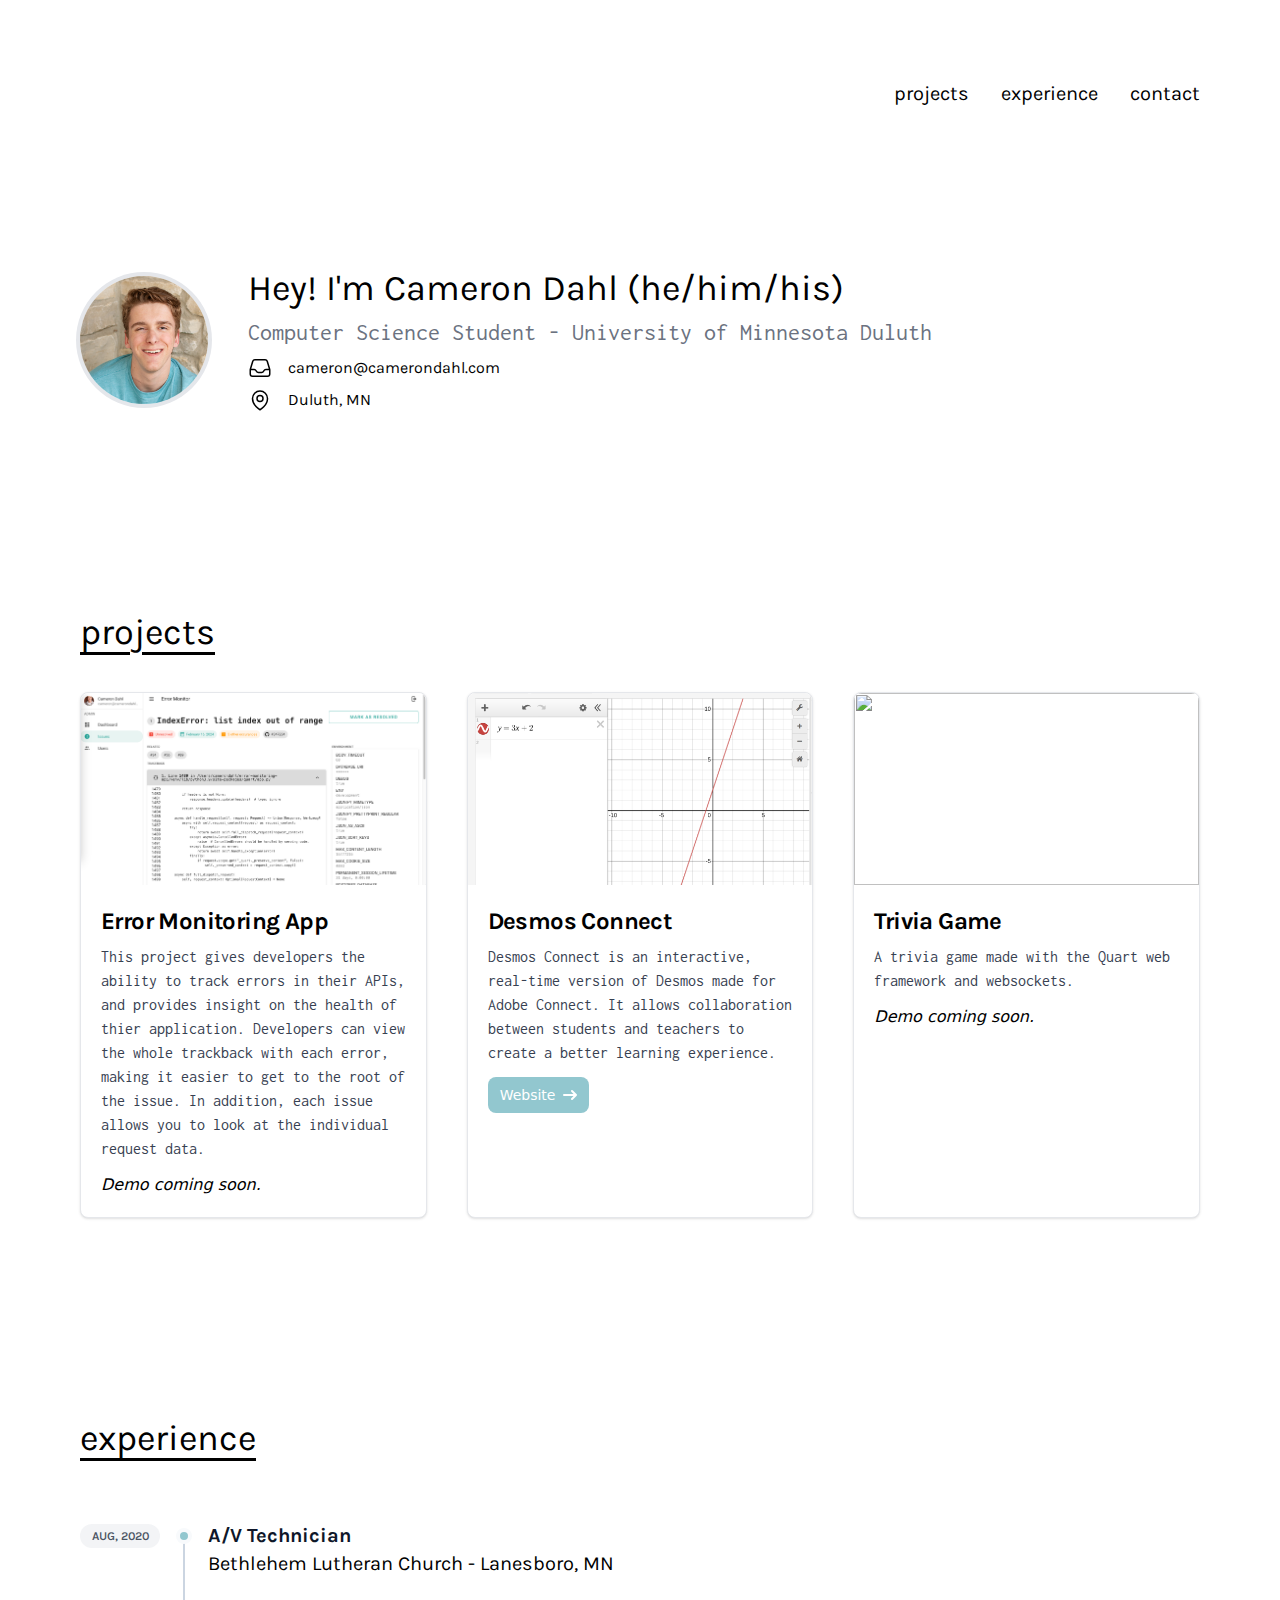
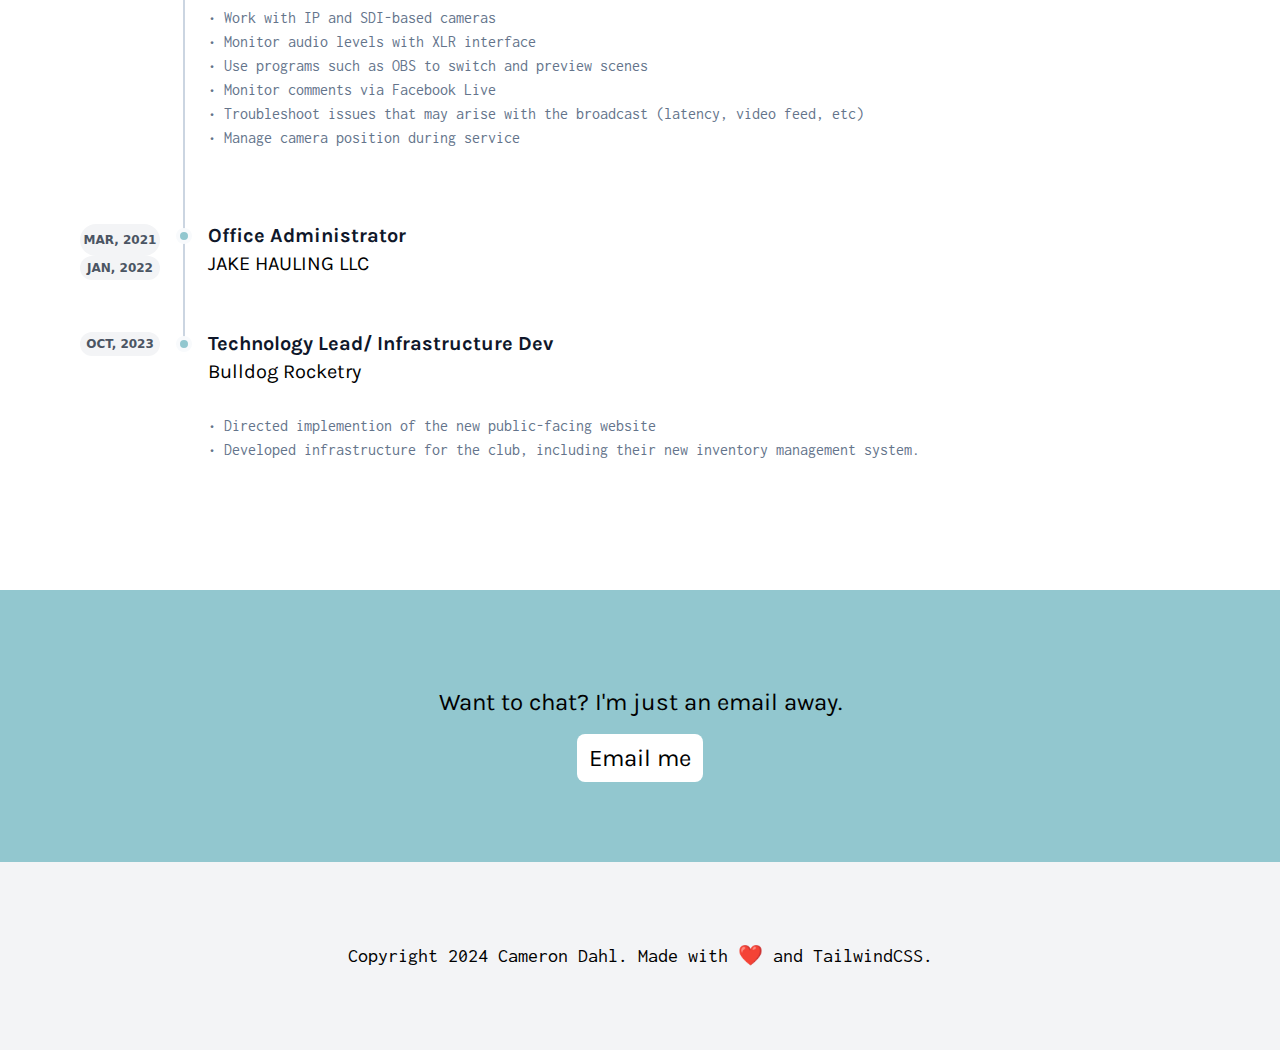
==== index.html @ 12e3b888 "change headshot image to minified version" ====
<!DOCTYPE html>
<html lang="en">
<head>
    <meta charset="UTF-8">
    <meta name="viewport" content="width=device-width, initial-scale=1.0">
    <title>Cameron Dahl</title>
    <link rel="stylesheet" href="src/output.css">
    <link rel="preconnect" href="https://fonts.googleapis.com">
<link rel="preconnect" href="https://fonts.gstatic.com" crossorigin>
<link href="https://fonts.googleapis.com/css2?family=Inconsolata:wght@200..900&family=Karla:ital,wght@0,200..800;1,200..800&display=swap" rel="stylesheet">
</head>
<body>
    <nav class="py-10 px-10 md:py-20 md:px-20 flex gap-x-8 flex-row-reverse justify-center md:justify-start">
        <a href="#contact" class="font-display text-xl">contact</a>
        <a href="#experience" class="font-display text-xl">experience</a>
        <a href="#projects" class="font-display text-xl">projects</a>
    </nav>
    <section class="py-12 px-12 md:py-20 md:px-20 flex flex-col md:flex-row gap-x-10 gap-y-6 md:gap-y-0">
        <div class="relative inline-block flex items-center justify-center">
            <img src="images/headshot-min.JPG" class="object-cover h-32 w-32 object-top ring-gray-200 ring-4 rounded-full">
        </div>
            <div class="flex flex-col gap-y-2 text-center md:text-start">
            <h1 class="font-display text-4xl ease-in duration-300">Hey! I'm Cameron Dahl (he/him/his)</h1>
            <p class="font-body text-2xl text-gray-500">Computer Science Student - University of Minnesota Duluth</p>
                <div class="flex gap-x-4 items-center justify-center md:items-start md:justify-start">
                    <svg xmlns="http://www.w3.org/2000/svg" fill="none" viewBox="0 0 24 24" stroke-width="1.5" stroke="currentColor" class="w-6 h-6">
                        <path stroke-linecap="round" stroke-linejoin="round" d="M2.25 13.5h3.86a2.25 2.25 0 0 1 2.012 1.244l.256.512a2.25 2.25 0 0 0 2.013 1.244h3.218a2.25 2.25 0 0 0 2.013-1.244l.256-.512a2.25 2.25 0 0 1 2.013-1.244h3.859m-19.5.338V18a2.25 2.25 0 0 0 2.25 2.25h15A2.25 2.25 0 0 0 21.75 18v-4.162c0-.224-.034-.447-.1-.661L19.24 5.338a2.25 2.25 0 0 0-2.15-1.588H6.911a2.25 2.25 0 0 0-2.15 1.588L2.35 13.177a2.25 2.25 0 0 0-.1.661Z" />
                      </svg>
                    <a href="mailto:cameron@camerondahl.com" class="font-display">cameron@camerondahl.com</a>                      
                </div>
                <div class="flex gap-x-4 items-center justify-center md:items-start md:justify-start">
                    <svg xmlns="http://www.w3.org/2000/svg" fill="none" viewBox="0 0 24 24" stroke-width="1.5" stroke="currentColor" class="w-6 h-6">
                        <path stroke-linecap="round" stroke-linejoin="round" d="M15 10.5a3 3 0 1 1-6 0 3 3 0 0 1 6 0Z" />
                        <path stroke-linecap="round" stroke-linejoin="round" d="M19.5 10.5c0 7.142-7.5 11.25-7.5 11.25S4.5 17.642 4.5 10.5a7.5 7.5 0 1 1 15 0Z" />
                      </svg>
                      <p class="font-display">Duluth, MN</p>                      
                </div>
        </div>

    </section>

    <section class="py-12 px-12 md:py-20 md:px-20">
        <a id="projects" href="#projects" class="font-display inline-block text-4xl underline-offset-8 underline my-10">projects</a>
        <div class="grid lg:grid-cols-3 gap-10">
            <div class="bg-white border border-gray-200 rounded-lg shadow w-full relative">
                <a href="#">
                    <img class="rounded-t-lg object-cover object-center w-full h-48" src="images/error-monitoring.png" alt="" />
                </a>
                <div class="p-5">
                    <a href="#">
                        <h5 class="mb-2 text-2xl font-bold tracking-tight font-display">Error Monitoring App</h5>
                    </a>
                    <p class="mb-3 font-normal text-gray-700 font-body">This project gives developers the ability to track errors in their APIs, and provides insight on the health of thier application. Developers can view the whole trackback with each error, making it easier to get to the root of the issue. In addition, each issue allows you to look at the individual request data.</p>
                    <p class="italic">Demo coming soon.</p>
                    <!--<a href="#" class="inline-flex items-center px-3 py-2 text-sm font-medium text-center text-white bg-blue-700 rounded-lg hover:bg-blue-100 focus:outline-none">
                        Read more
                         <svg class="rtl:rotate-180 w-3.5 h-3.5 ms-2" aria-hidden="true" xmlns="http://www.w3.org/2000/svg" fill="none" viewBox="0 0 14 10">
                            <path stroke="currentColor" stroke-linecap="round" stroke-linejoin="round" stroke-width="2" d="M1 5h12m0 0L9 1m4 4L9 9"/>
                        </svg>
                    </a>-->
                </div>
            </div>

            <div class="bg-white border border-gray-200 rounded-lg shadow w-full relative">
                <a href="#">
                    <img class="rounded-t-lg object-cover object-center w-full h-48" src="images/desmos-connect.png" alt="" />
                </a>
                <div class="p-5">
                    <a href="#">
                        <h5 class="mb-2 text-2xl font-bold tracking-tight font-display">Desmos Connect</h5>
                    </a>
                    <p class="mb-3 font-normal text-gray-700 font-body">Desmos Connect is an interactive, real-time version of Desmos made for Adobe Connect. It allows collaboration between students and teachers to create a better learning experience.</p>
                    <a href="https://www.adobe.com/products/adobeconnect/apps/desmos-connect.html" class="inline-flex items-center px-3 py-2 text-sm font-medium text-center text-white bg-primary rounded-lg focus:outline-none focus:ring-blue">
                        Website
                         <svg class="rtl:rotate-180 w-3.5 h-3.5 ms-2" aria-hidden="true" xmlns="http://www.w3.org/2000/svg" fill="none" viewBox="0 0 14 10">
                            <path stroke="currentColor" stroke-linecap="round" stroke-linejoin="round" stroke-width="2" d="M1 5h12m0 0L9 1m4 4L9 9"/>
                        </svg>
                    </a>
                </div>
            </div>

            <div class="bg-white border border-gray-200 rounded-lg shadow w-full relative">
                <a href="#">
                    <img class="rounded-t-lg object-cover object-center w-full h-48" src="https://placehold.co/600x400" alt="" />
                </a>
                <div class="p-5">
                    <a href="#">
                        <h5 class="mb-2 text-2xl font-bold tracking-tight font-display">Trivia Game</h5>
                    </a>
                    <p class="mb-3 font-normal text-gray-700 font-body">A trivia game made with the Quart web framework and websockets.</p>
                    <p class="italic">Demo coming soon.</p>
                    <!--<a href="#" class="inline-flex items-center px-3 py-2 text-sm font-medium text-center text-white bg-primary rounded-lg hover:bg-blue-800 focus:ring-4 focus:outline-none focus:ring-blue-300">
                        
                         <svg class="rtl:rotate-180 w-3.5 h-3.5 ms-2" aria-hidden="true" xmlns="http://www.w3.org/2000/svg" fill="none" viewBox="0 0 14 10">
                            <path stroke="currentColor" stroke-linecap="round" stroke-linejoin="round" stroke-width="2" d="M1 5h12m0 0L9 1m4 4L9 9"/>
                        </svg>
                    </a>-->
                </div>
            </div>
        </div>


        
    </section>

    <section class="py-12 px-12 md:py-20 md:px-20">
        <a id="experience" class="font-display text-4xl underline-offset-8 underline my-10 inline-block">experience</a>
        <div class="relative pl-8 sm:pl-32 py-6 group">
            <!-- Purple label -->
            <!-- Vertical line (::before) ~ Date ~ Title ~ Circle marker (::after) -->
            <div class="flex flex-col sm:flex-row items-start mb-1 group-last:before:hidden before:absolute before:left-2 sm:before:left-0 before:h-full before:px-px before:bg-slate-300 sm:before:ml-[6.5rem] before:self-start before:-translate-x-1/2 before:translate-y-3 after:absolute after:left-2 sm:after:left-0 after:w-2 after:h-2 after:bg-primary after:border-4 after:box-content after:border-slate-50 after:rounded-full sm:after:ml-[6.5rem] after:-translate-x-1/2 after:translate-y-1.5">
                <time class="sm:absolute left-0 translate-y-0.5 inline-flex items-center justify-center text-xs font-semibold uppercase w-20 h-6 mb-3 sm:mb-0 text-gray-600 bg-gray-100 rounded-full font-display">Aug, 2020</time>
                <div>
                <p class="text-xl font-bold text-slate-900 font-display">A/V Technician<p>
                <p class="text-xl text-gray font-display">Bethlehem Lutheran Church - Lanesboro, MN</p>
                </div>
            </div>
            <!-- Content -->
            <div class="text-slate-500 font-body whitespace-pre-wrap">
• Work with IP and SDI-based cameras
• Monitor audio levels with XLR interface
• Use programs such as OBS to switch and preview scenes
• Monitor comments via Facebook Live
• Troubleshoot issues that may arise with the broadcast (latency, video feed, etc)
• Manage camera position during service
            </div>
        </div>

        <div class="relative pl-8 sm:pl-32 py-6 group">
            <div class="flex flex-col sm:flex-row items-start mb-1 group-last:before:hidden before:absolute before:left-2 sm:before:left-0 before:h-full before:px-px before:bg-slate-300 sm:before:ml-[6.5rem] before:self-start before:-translate-x-1/2 before:translate-y-3 after:absolute after:left-2 sm:after:left-0 after:w-2 after:h-2 after:bg-primary after:border-4 after:box-content after:border-slate-50 after:rounded-full sm:after:ml-[6.5rem] after:-translate-x-1/2 after:translate-y-1.5">
                <time class="sm:absolute left-0 translate-y-0.5 inline-flex items-center justify-center text-xs font-semibold uppercase w-20 h-8 mb-3 sm:mb-0 text-gray-600 bg-gray-100 rounded-full">Mar, 2021</time>
                <time class="sm:absolute left-0 mt-8 translate-y-0.5 inline-flex items-center justify-center text-xs font-semibold uppercase w-20 h-6 mb-3 sm:mb-0 text-gray-600 bg-gray-100 rounded-full">Jan, 2022</time>
                <div>
                <p class="text-xl font-bold text-slate-900 font-display">Office Administrator<p>
                <p class="text-xl text-gray font-display">JAKE HAULING LLC</p>
                </div>
            </div>
            <!-- Content -->
            <div class="text-slate-500 font-body whitespace-pre-wrap"></div>
        </div>
        <div class="relative pl-8 sm:pl-32 py-6 group">
            <div class="flex flex-col sm:flex-row items-start mb-1 group-last:before:hidden before:absolute before:left-2 sm:before:left-0 before:h-full before:px-px before:bg-slate-300 sm:before:ml-[6.5rem] before:self-start before:-translate-x-1/2 before:translate-y-3 after:absolute after:left-2 sm:after:left-0 after:w-2 after:h-2 after:bg-primary after:border-4 after:box-content after:border-slate-50 after:rounded-full sm:after:ml-[6.5rem] after:-translate-x-1/2 after:translate-y-1.5">
                <time class="sm:absolute left-0 translate-y-0.5 inline-flex items-center justify-center text-xs font-semibold uppercase w-20 h-6 mb-3 sm:mb-0 text-gray-600 bg-gray-100 rounded-full">Oct, 2023</time>
                <div>
                <p class="text-xl font-bold text-slate-900 font-display">Technology Lead/ Infrastructure Dev<p>
                <p class="text-xl text-gray font-display">Bulldog Rocketry</p>
                </div>
            </div>
            <!-- Content -->
            <div class="text-slate-500 font-body whitespace-pre-wrap">
• Directed implemention of the new public-facing website
• Developed infrastructure for the club, including their new inventory management system.
            </div>
        </div>
    </section>

    <section class="py-12 px-12 md:py-20 md:px-20 bg-primary text-center" id="contact">
        <h1 class="text-black text-2xl font-display my-4">Want to chat? I'm just an email away.</h1>
        <a href="mailto:cameron@camerondahl.com" class="inline-block px-3 py-2 text-2xl  font-display text-center bg-white rounded-lg hover:bg-gray-200 focus:ring-4 focus:outline-none focus-gray-400">Email me</a>
    </section>
    

    <footer class="py-12 px-12 md:py-20 md:px-20 text-center bg-gray-100">
        <h3 class="text-xl font-body">Copyright 2024 Cameron Dahl. Made with ❤️ and TailwindCSS.</h3>
        
    </footer>
</body>
</html>
---- src/output.css ----
/*! tailwindcss v3.4.1 | MIT License | https://tailwindcss.com*/*,:after,:before{box-sizing:border-box;border:0 solid #e5e7eb}:after,:before{--tw-content:""}:host,html{line-height:1.5;-webkit-text-size-adjust:100%;-moz-tab-size:4;-o-tab-size:4;tab-size:4;font-family:ui-sans-serif,system-ui,sans-serif,Apple Color Emoji,Segoe UI Emoji,Segoe UI Symbol,Noto Color Emoji;font-feature-settings:normal;font-variation-settings:normal;-webkit-tap-highlight-color:transparent}body{margin:0;line-height:inherit}hr{height:0;color:inherit;border-top-width:1px}abbr:where([title]){-webkit-text-decoration:underline dotted;text-decoration:underline dotted}h1,h2,h3,h4,h5,h6{font-size:inherit;font-weight:inherit}a{color:inherit;text-decoration:inherit}b,strong{font-weight:bolder}code,kbd,pre,samp{font-family:ui-monospace,SFMono-Regular,Menlo,Monaco,Consolas,Liberation Mono,Courier New,monospace;font-feature-settings:normal;font-variation-settings:normal;font-size:1em}small{font-size:80%}sub,sup{font-size:75%;line-height:0;position:relative;vertical-align:initial}sub{bottom:-.25em}sup{top:-.5em}table{text-indent:0;border-color:inherit;border-collapse:collapse}button,input,optgroup,select,textarea{font-family:inherit;font-feature-settings:inherit;font-variation-settings:inherit;font-size:100%;font-weight:inherit;line-height:inherit;color:inherit;margin:0;padding:0}button,select{text-transform:none}[type=button],[type=reset],[type=submit],button{-webkit-appearance:button;background-color:initial;background-image:none}:-moz-focusring{outline:auto}:-moz-ui-invalid{box-shadow:none}progress{vertical-align:initial}::-webkit-inner-spin-button,::-webkit-outer-spin-button{height:auto}[type=search]{-webkit-appearance:textfield;outline-offset:-2px}::-webkit-search-decoration{-webkit-appearance:none}::-webkit-file-upload-button{-webkit-appearance:button;font:inherit}summary{display:list-item}blockquote,dd,dl,figure,h1,h2,h3,h4,h5,h6,hr,p,pre{margin:0}fieldset{margin:0}fieldset,legend{padding:0}menu,ol,ul{list-style:none;margin:0;padding:0}dialog{padding:0}textarea{resize:vertical}input::-moz-placeholder,textarea::-moz-placeholder{opacity:1;color:#9ca3af}input::placeholder,textarea::placeholder{opacity:1;color:#9ca3af}[role=button],button{cursor:pointer}:disabled{cursor:default}audio,canvas,embed,iframe,img,object,svg,video{display:block;vertical-align:middle}img,video{max-width:100%;height:auto}[hidden]{display:none}*,::backdrop,:after,:before{--tw-border-spacing-x:0;--tw-border-spacing-y:0;--tw-translate-x:0;--tw-translate-y:0;--tw-rotate:0;--tw-skew-x:0;--tw-skew-y:0;--tw-scale-x:1;--tw-scale-y:1;--tw-pan-x: ;--tw-pan-y: ;--tw-pinch-zoom: ;--tw-scroll-snap-strictness:proximity;--tw-gradient-from-position: ;--tw-gradient-via-position: ;--tw-gradient-to-position: ;--tw-ordinal: ;--tw-slashed-zero: ;--tw-numeric-figure: ;--tw-numeric-spacing: ;--tw-numeric-fraction: ;--tw-ring-inset: ;--tw-ring-offset-width:0px;--tw-ring-offset-color:#fff;--tw-ring-color:#3b82f680;--tw-ring-offset-shadow:0 0 #0000;--tw-ring-shadow:0 0 #0000;--tw-shadow:0 0 #0000;--tw-shadow-colored:0 0 #0000;--tw-blur: ;--tw-brightness: ;--tw-contrast: ;--tw-grayscale: ;--tw-hue-rotate: ;--tw-invert: ;--tw-saturate: ;--tw-sepia: ;--tw-drop-shadow: ;--tw-backdrop-blur: ;--tw-backdrop-brightness: ;--tw-backdrop-contrast: ;--tw-backdrop-grayscale: ;--tw-backdrop-hue-rotate: ;--tw-backdrop-invert: ;--tw-backdrop-opacity: ;--tw-backdrop-saturate: ;--tw-backdrop-sepia: }.relative{position:relative}.left-0{left:0}.my-10{margin-top:2.5rem;margin-bottom:2.5rem}.my-4{margin-top:1rem;margin-bottom:1rem}.mb-1{margin-bottom:.25rem}.mb-2{margin-bottom:.5rem}.mb-3{margin-bottom:.75rem}.ms-2{margin-inline-start:.5rem}.mt-8{margin-top:2rem}.inline-block{display:inline-block}.flex{display:flex}.inline-flex{display:inline-flex}.grid{display:grid}.h-3{height:.75rem}.h-3\.5{height:.875rem}.h-32{height:8rem}.h-48{height:12rem}.h-6{height:1.5rem}.h-8{height:2rem}.w-20{width:5rem}.w-3{width:.75rem}.w-3\.5{width:.875rem}.w-32{width:8rem}.w-6{width:1.5rem}.w-full{width:100%}.translate-y-0{--tw-translate-y:0px}.translate-y-0,.translate-y-0\.5{transform:translate(var(--tw-translate-x),var(--tw-translate-y)) rotate(var(--tw-rotate)) skewX(var(--tw-skew-x)) skewY(var(--tw-skew-y)) scaleX(var(--tw-scale-x)) scaleY(var(--tw-scale-y))}.translate-y-0\.5{--tw-translate-y:0.125rem}.flex-row-reverse{flex-direction:row-reverse}.flex-col{flex-direction:column}.items-start{align-items:flex-start}.items-center{align-items:center}.justify-center{justify-content:center}.gap-10{gap:2.5rem}.gap-x-10{-moz-column-gap:2.5rem;column-gap:2.5rem}.gap-x-4{-moz-column-gap:1rem;column-gap:1rem}.gap-x-8{-moz-column-gap:2rem;column-gap:2rem}.gap-y-2{row-gap:.5rem}.gap-y-6{row-gap:1.5rem}.whitespace-pre-wrap{white-space:pre-wrap}.rounded-full{border-radius:9999px}.rounded-lg{border-radius:.5rem}.rounded-t-lg{border-top-left-radius:.5rem;border-top-right-radius:.5rem}.border{border-width:1px}.border-gray-200{--tw-border-opacity:1;border-color:rgb(229 231 235/var(--tw-border-opacity))}.bg-blue-700{--tw-bg-opacity:1;background-color:rgb(29 78 216/var(--tw-bg-opacity))}.bg-gray-100{--tw-bg-opacity:1;background-color:rgb(243 244 246/var(--tw-bg-opacity))}.bg-primary{--tw-bg-opacity:1;background-color:rgb(146 199 207/var(--tw-bg-opacity))}.bg-white{--tw-bg-opacity:1;background-color:rgb(255 255 255/var(--tw-bg-opacity))}.object-cover{-o-object-fit:cover;object-fit:cover}.object-center{-o-object-position:center;object-position:center}.object-top{-o-object-position:top;object-position:top}.p-5{padding:1.25rem}.px-10{padding-left:2.5rem;padding-right:2.5rem}.px-12{padding-left:3rem;padding-right:3rem}.px-3{padding-left:.75rem;padding-right:.75rem}.py-10{padding-top:2.5rem;padding-bottom:2.5rem}.py-12{padding-top:3rem;padding-bottom:3rem}.py-2{padding-top:.5rem;padding-bottom:.5rem}.py-6{padding-top:1.5rem;padding-bottom:1.5rem}.pl-8{padding-left:2rem}.text-center{text-align:center}.font-body{font-family:Inconsolata}.font-display{font-family:Karla}.text-2xl{font-size:1.5rem;line-height:2rem}.text-4xl{font-size:2.25rem;line-height:2.5rem}.text-sm{font-size:.875rem;line-height:1.25rem}.text-xl{font-size:1.25rem;line-height:1.75rem}.text-xs{font-size:.75rem;line-height:1rem}.font-bold{font-weight:700}.font-medium{font-weight:500}.font-normal{font-weight:400}.font-semibold{font-weight:600}.uppercase{text-transform:uppercase}.italic{font-style:italic}.tracking-tight{letter-spacing:-.025em}.text-black{--tw-text-opacity:1;color:rgb(0 0 0/var(--tw-text-opacity))}.text-gray-500{--tw-text-opacity:1;color:rgb(107 114 128/var(--tw-text-opacity))}.text-gray-600{--tw-text-opacity:1;color:rgb(75 85 99/var(--tw-text-opacity))}.text-gray-700{--tw-text-opacity:1;color:rgb(55 65 81/var(--tw-text-opacity))}.text-slate-500{--tw-text-opacity:1;color:rgb(100 116 139/var(--tw-text-opacity))}.text-slate-900{--tw-text-opacity:1;color:rgb(15 23 42/var(--tw-text-opacity))}.text-white{--tw-text-opacity:1;color:rgb(255 255 255/var(--tw-text-opacity))}.underline{text-decoration-line:underline}.underline-offset-8{text-underline-offset:8px}.shadow{--tw-shadow:0 1px 3px 0 #0000001a,0 1px 2px -1px #0000001a;--tw-shadow-colored:0 1px 3px 0 var(--tw-shadow-color),0 1px 2px -1px var(--tw-shadow-color);box-shadow:var(--tw-ring-offset-shadow,0 0 #0000),var(--tw-ring-shadow,0 0 #0000),var(--tw-shadow)}.ring-4{--tw-ring-offset-shadow:var(--tw-ring-inset) 0 0 0 var(--tw-ring-offset-width) var(--tw-ring-offset-color);--tw-ring-shadow:var(--tw-ring-inset) 0 0 0 calc(4px + var(--tw-ring-offset-width)) var(--tw-ring-color);box-shadow:var(--tw-ring-offset-shadow),var(--tw-ring-shadow),var(--tw-shadow,0 0 #0000)}.ring-gray-200{--tw-ring-opacity:1;--tw-ring-color:rgb(229 231 235/var(--tw-ring-opacity))}.duration-300{transition-duration:.3s}.ease-in{transition-timing-function:cubic-bezier(.4,0,1,1)}.before\:absolute:before{content:var(--tw-content);position:absolute}.before\:left-2:before{content:var(--tw-content);left:.5rem}.before\:h-full:before{content:var(--tw-content);height:100%}.before\:-translate-x-1\/2:before{--tw-translate-x:-50%}.before\:-translate-x-1\/2:before,.before\:translate-y-3:before{content:var(--tw-content);transform:translate(var(--tw-translate-x),var(--tw-translate-y)) rotate(var(--tw-rotate)) skewX(var(--tw-skew-x)) skewY(var(--tw-skew-y)) scaleX(var(--tw-scale-x)) scaleY(var(--tw-scale-y))}.before\:translate-y-3:before{--tw-translate-y:0.75rem}.before\:self-start:before{content:var(--tw-content);align-self:flex-start}.before\:bg-slate-300:before{content:var(--tw-content);--tw-bg-opacity:1;background-color:rgb(203 213 225/var(--tw-bg-opacity))}.before\:px-px:before{content:var(--tw-content);padding-left:1px;padding-right:1px}.after\:absolute:after{content:var(--tw-content);position:absolute}.after\:left-2:after{content:var(--tw-content);left:.5rem}.after\:box-content:after{content:var(--tw-content);box-sizing:initial}.after\:h-2:after{content:var(--tw-content);height:.5rem}.after\:w-2:after{content:var(--tw-content);width:.5rem}.after\:-translate-x-1\/2:after{--tw-translate-x:-50%}.after\:-translate-x-1\/2:after,.after\:translate-y-1:after{content:var(--tw-content);transform:translate(var(--tw-translate-x),var(--tw-translate-y)) rotate(var(--tw-rotate)) skewX(var(--tw-skew-x)) skewY(var(--tw-skew-y)) scaleX(var(--tw-scale-x)) scaleY(var(--tw-scale-y))}.after\:translate-y-1:after{--tw-translate-y:0.25rem}.after\:translate-y-1\.5:after{content:var(--tw-content);--tw-translate-y:0.375rem;transform:translate(var(--tw-translate-x),var(--tw-translate-y)) rotate(var(--tw-rotate)) skewX(var(--tw-skew-x)) skewY(var(--tw-skew-y)) scaleX(var(--tw-scale-x)) scaleY(var(--tw-scale-y))}.after\:rounded-full:after{content:var(--tw-content);border-radius:9999px}.after\:border-4:after{content:var(--tw-content);border-width:4px}.after\:border-slate-50:after{content:var(--tw-content);--tw-border-opacity:1;border-color:rgb(248 250 252/var(--tw-border-opacity))}.after\:bg-primary:after{content:var(--tw-content);--tw-bg-opacity:1;background-color:rgb(146 199 207/var(--tw-bg-opacity))}.hover\:bg-blue-100:hover{--tw-bg-opacity:1;background-color:rgb(219 234 254/var(--tw-bg-opacity))}.hover\:bg-blue-800:hover{--tw-bg-opacity:1;background-color:rgb(30 64 175/var(--tw-bg-opacity))}.hover\:bg-gray-200:hover{--tw-bg-opacity:1;background-color:rgb(229 231 235/var(--tw-bg-opacity))}.focus\:outline-none:focus{outline:2px solid #0000;outline-offset:2px}.focus\:ring-4:focus{--tw-ring-offset-shadow:var(--tw-ring-inset) 0 0 0 var(--tw-ring-offset-width) var(--tw-ring-offset-color);--tw-ring-shadow:var(--tw-ring-inset) 0 0 0 calc(4px + var(--tw-ring-offset-width)) var(--tw-ring-color);box-shadow:var(--tw-ring-offset-shadow),var(--tw-ring-shadow),var(--tw-shadow,0 0 #0000)}.focus\:ring-blue-300:focus{--tw-ring-opacity:1;--tw-ring-color:rgb(147 197 253/var(--tw-ring-opacity))}.group:last-child .group-last\:before\:hidden:before{content:var(--tw-content);display:none}@media (min-width:640px){.sm\:absolute{position:absolute}.sm\:mb-0{margin-bottom:0}.sm\:flex-row{flex-direction:row}.sm\:pl-32{padding-left:8rem}.sm\:before\:left-0:before{content:var(--tw-content);left:0}.sm\:before\:ml-\[6\.5rem\]:before{content:var(--tw-content);margin-left:6.5rem}.sm\:after\:left-0:after{content:var(--tw-content);left:0}.sm\:after\:ml-\[6\.5rem\]:after{content:var(--tw-content);margin-left:6.5rem}}@media (min-width:768px){.md\:flex-row{flex-direction:row}.md\:items-start{align-items:flex-start}.md\:justify-start{justify-content:flex-start}.md\:gap-y-0{row-gap:0}.md\:px-20{padding-left:5rem;padding-right:5rem}.md\:py-20{padding-top:5rem;padding-bottom:5rem}.md\:text-start{text-align:start}}@media (min-width:1024px){.lg\:grid-cols-3{grid-template-columns:repeat(3,minmax(0,1fr))}}.rtl\:rotate-180:where([dir=rtl],[dir=rtl] *){--tw-rotate:180deg;transform:translate(var(--tw-translate-x),var(--tw-translate-y)) rotate(var(--tw-rotate)) skewX(var(--tw-skew-x)) skewY(var(--tw-skew-y)) scaleX(var(--tw-scale-x)) scaleY(var(--tw-scale-y))}
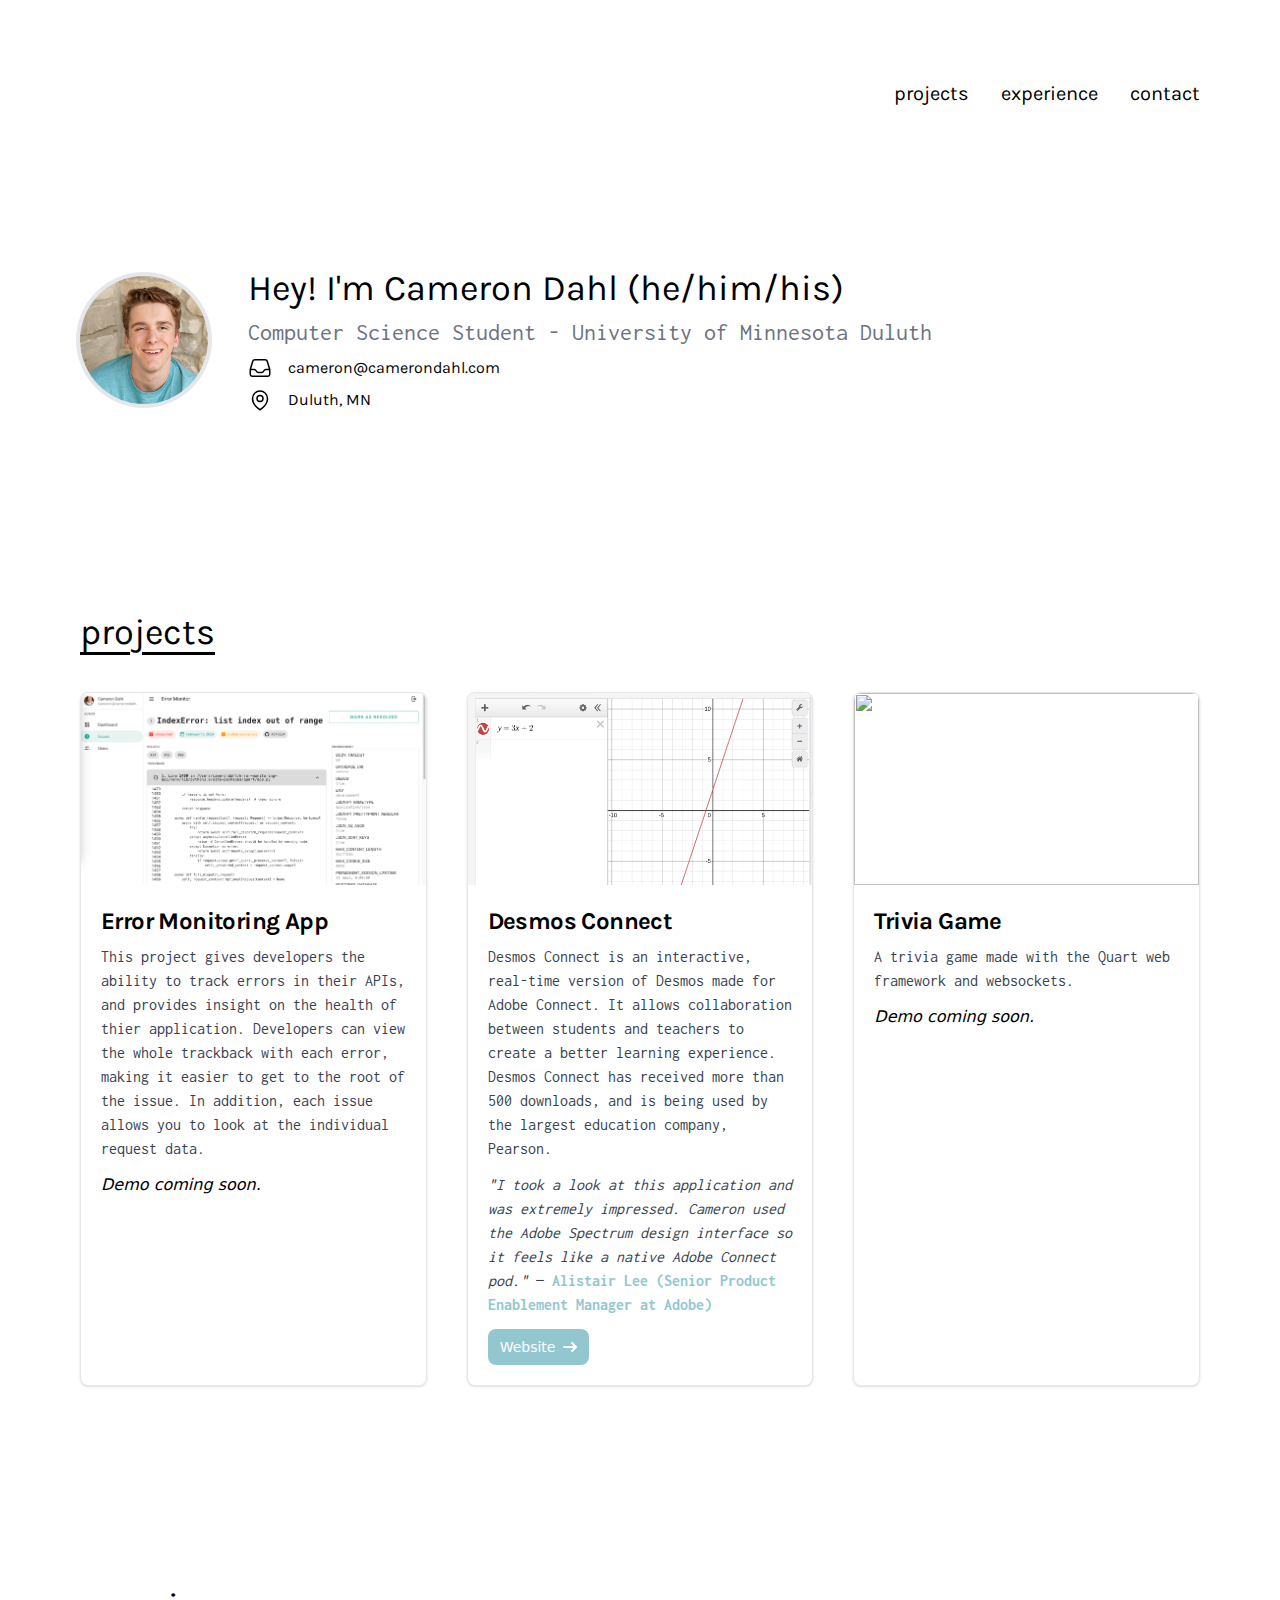
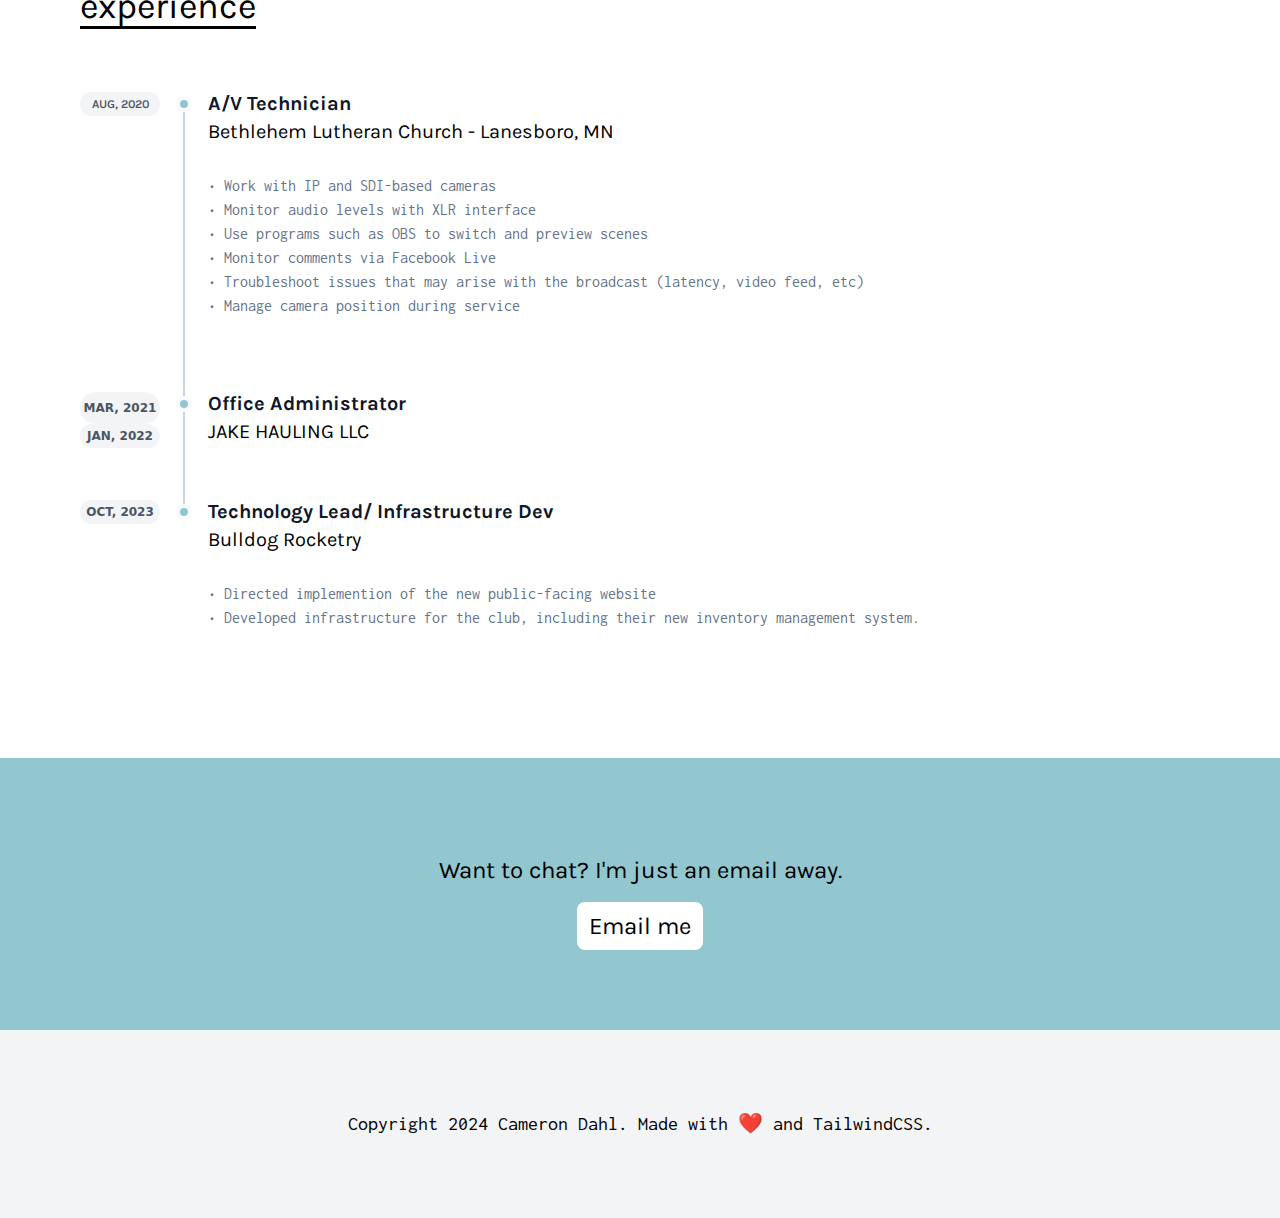
==== commit a84b5c0f: "Add quote by Alistair and provide stats for Desmos Connect." ====
--- a/index.html
+++ b/index.html
@@ -1,5 +1,5 @@
 <!DOCTYPE html>
-<html lang="en">
+<html lang="en" class="scroll-smooth">
 <head>
     <meta charset="UTF-8">
     <meta name="viewport" content="width=device-width, initial-scale=1.0">
@@ -20,7 +20,7 @@
             <img src="images/headshot-min.JPG" class="object-cover h-32 w-32 object-top ring-gray-200 ring-4 rounded-full">
         </div>
             <div class="flex flex-col gap-y-2 text-center md:text-start">
-            <h1 class="font-display text-4xl ease-in duration-300">Hey! I'm Cameron Dahl (he/him/his)</h1>
+            <h1 class="font-display text-4xl">Hey! I'm Cameron Dahl (he/him/his)</h1>
             <p class="font-body text-2xl text-gray-500">Computer Science Student - University of Minnesota Duluth</p>
                 <div class="flex gap-x-4 items-center justify-center md:items-start md:justify-start">
                     <svg xmlns="http://www.w3.org/2000/svg" fill="none" viewBox="0 0 24 24" stroke-width="1.5" stroke="currentColor" class="w-6 h-6">
@@ -69,7 +69,8 @@
                     <a href="#">
                         <h5 class="mb-2 text-2xl font-bold tracking-tight font-display">Desmos Connect</h5>
                     </a>
-                    <p class="mb-3 font-normal text-gray-700 font-body">Desmos Connect is an interactive, real-time version of Desmos made for Adobe Connect. It allows collaboration between students and teachers to create a better learning experience.</p>
+                    <p class="mb-3 font-normal text-gray-700 font-body">Desmos Connect is an interactive, real-time version of Desmos made for Adobe Connect. It allows collaboration between students and teachers to create a better learning experience. Desmos Connect has received more than 500 downloads, and is being used by the largest education company, Pearson.</p>
+                    <p class="mb-3 font-normal text-gray-700 font-body"><i>"I took a look at this application and was extremely impressed. Cameron used the Adobe Spectrum design interface so it feels like a native Adobe Connect pod."</i> — <strong><a class="text-primary" href="https://www.connectusers.com/forums/viewtopic.php?id=26095">Alistair Lee (Senior Product Enablement Manager at Adobe)</a></strong></p>
                     <a href="https://www.adobe.com/products/adobeconnect/apps/desmos-connect.html" class="inline-flex items-center px-3 py-2 text-sm font-medium text-center text-white bg-primary rounded-lg focus:outline-none focus:ring-blue">
                         Website
                          <svg class="rtl:rotate-180 w-3.5 h-3.5 ms-2" aria-hidden="true" xmlns="http://www.w3.org/2000/svg" fill="none" viewBox="0 0 14 10">
--- a/src/output.css
+++ b/src/output.css
@@ -1 +1 @@
-/*! tailwindcss v3.4.1 | MIT License | https://tailwindcss.com*/*,:after,:before{box-sizing:border-box;border:0 solid #e5e7eb}:after,:before{--tw-content:""}:host,html{line-height:1.5;-webkit-text-size-adjust:100%;-moz-tab-size:4;-o-tab-size:4;tab-size:4;font-family:ui-sans-serif,system-ui,sans-serif,Apple Color Emoji,Segoe UI Emoji,Segoe UI Symbol,Noto Color Emoji;font-feature-settings:normal;font-variation-settings:normal;-webkit-tap-highlight-color:transparent}body{margin:0;line-height:inherit}hr{height:0;color:inherit;border-top-width:1px}abbr:where([title]){-webkit-text-decoration:underline dotted;text-decoration:underline dotted}h1,h2,h3,h4,h5,h6{font-size:inherit;font-weight:inherit}a{color:inherit;text-decoration:inherit}b,strong{font-weight:bolder}code,kbd,pre,samp{font-family:ui-monospace,SFMono-Regular,Menlo,Monaco,Consolas,Liberation Mono,Courier New,monospace;font-feature-settings:normal;font-variation-settings:normal;font-size:1em}small{font-size:80%}sub,sup{font-size:75%;line-height:0;position:relative;vertical-align:initial}sub{bottom:-.25em}sup{top:-.5em}table{text-indent:0;border-color:inherit;border-collapse:collapse}button,input,optgroup,select,textarea{font-family:inherit;font-feature-settings:inherit;font-variation-settings:inherit;font-size:100%;font-weight:inherit;line-height:inherit;color:inherit;margin:0;padding:0}button,select{text-transform:none}[type=button],[type=reset],[type=submit],button{-webkit-appearance:button;background-color:initial;background-image:none}:-moz-focusring{outline:auto}:-moz-ui-invalid{box-shadow:none}progress{vertical-align:initial}::-webkit-inner-spin-button,::-webkit-outer-spin-button{height:auto}[type=search]{-webkit-appearance:textfield;outline-offset:-2px}::-webkit-search-decoration{-webkit-appearance:none}::-webkit-file-upload-button{-webkit-appearance:button;font:inherit}summary{display:list-item}blockquote,dd,dl,figure,h1,h2,h3,h4,h5,h6,hr,p,pre{margin:0}fieldset{margin:0}fieldset,legend{padding:0}menu,ol,ul{list-style:none;margin:0;padding:0}dialog{padding:0}textarea{resize:vertical}input::-moz-placeholder,textarea::-moz-placeholder{opacity:1;color:#9ca3af}input::placeholder,textarea::placeholder{opacity:1;color:#9ca3af}[role=button],button{cursor:pointer}:disabled{cursor:default}audio,canvas,embed,iframe,img,object,svg,video{display:block;vertical-align:middle}img,video{max-width:100%;height:auto}[hidden]{display:none}*,::backdrop,:after,:before{--tw-border-spacing-x:0;--tw-border-spacing-y:0;--tw-translate-x:0;--tw-translate-y:0;--tw-rotate:0;--tw-skew-x:0;--tw-skew-y:0;--tw-scale-x:1;--tw-scale-y:1;--tw-pan-x: ;--tw-pan-y: ;--tw-pinch-zoom: ;--tw-scroll-snap-strictness:proximity;--tw-gradient-from-position: ;--tw-gradient-via-position: ;--tw-gradient-to-position: ;--tw-ordinal: ;--tw-slashed-zero: ;--tw-numeric-figure: ;--tw-numeric-spacing: ;--tw-numeric-fraction: ;--tw-ring-inset: ;--tw-ring-offset-width:0px;--tw-ring-offset-color:#fff;--tw-ring-color:#3b82f680;--tw-ring-offset-shadow:0 0 #0000;--tw-ring-shadow:0 0 #0000;--tw-shadow:0 0 #0000;--tw-shadow-colored:0 0 #0000;--tw-blur: ;--tw-brightness: ;--tw-contrast: ;--tw-grayscale: ;--tw-hue-rotate: ;--tw-invert: ;--tw-saturate: ;--tw-sepia: ;--tw-drop-shadow: ;--tw-backdrop-blur: ;--tw-backdrop-brightness: ;--tw-backdrop-contrast: ;--tw-backdrop-grayscale: ;--tw-backdrop-hue-rotate: ;--tw-backdrop-invert: ;--tw-backdrop-opacity: ;--tw-backdrop-saturate: ;--tw-backdrop-sepia: }.relative{position:relative}.left-0{left:0}.my-10{margin-top:2.5rem;margin-bottom:2.5rem}.my-4{margin-top:1rem;margin-bottom:1rem}.mb-1{margin-bottom:.25rem}.mb-2{margin-bottom:.5rem}.mb-3{margin-bottom:.75rem}.ms-2{margin-inline-start:.5rem}.mt-8{margin-top:2rem}.inline-block{display:inline-block}.flex{display:flex}.inline-flex{display:inline-flex}.grid{display:grid}.h-3{height:.75rem}.h-3\.5{height:.875rem}.h-32{height:8rem}.h-48{height:12rem}.h-6{height:1.5rem}.h-8{height:2rem}.w-20{width:5rem}.w-3{width:.75rem}.w-3\.5{width:.875rem}.w-32{width:8rem}.w-6{width:1.5rem}.w-full{width:100%}.translate-y-0{--tw-translate-y:0px}.translate-y-0,.translate-y-0\.5{transform:translate(var(--tw-translate-x),var(--tw-translate-y)) rotate(var(--tw-rotate)) skewX(var(--tw-skew-x)) skewY(var(--tw-skew-y)) scaleX(var(--tw-scale-x)) scaleY(var(--tw-scale-y))}.translate-y-0\.5{--tw-translate-y:0.125rem}.flex-row-reverse{flex-direction:row-reverse}.flex-col{flex-direction:column}.items-start{align-items:flex-start}.items-center{align-items:center}.justify-center{justify-content:center}.gap-10{gap:2.5rem}.gap-x-10{-moz-column-gap:2.5rem;column-gap:2.5rem}.gap-x-4{-moz-column-gap:1rem;column-gap:1rem}.gap-x-8{-moz-column-gap:2rem;column-gap:2rem}.gap-y-2{row-gap:.5rem}.gap-y-6{row-gap:1.5rem}.whitespace-pre-wrap{white-space:pre-wrap}.rounded-full{border-radius:9999px}.rounded-lg{border-radius:.5rem}.rounded-t-lg{border-top-left-radius:.5rem;border-top-right-radius:.5rem}.border{border-width:1px}.border-gray-200{--tw-border-opacity:1;border-color:rgb(229 231 235/var(--tw-border-opacity))}.bg-blue-700{--tw-bg-opacity:1;background-color:rgb(29 78 216/var(--tw-bg-opacity))}.bg-gray-100{--tw-bg-opacity:1;background-color:rgb(243 244 246/var(--tw-bg-opacity))}.bg-primary{--tw-bg-opacity:1;background-color:rgb(146 199 207/var(--tw-bg-opacity))}.bg-white{--tw-bg-opacity:1;background-color:rgb(255 255 255/var(--tw-bg-opacity))}.object-cover{-o-object-fit:cover;object-fit:cover}.object-center{-o-object-position:center;object-position:center}.object-top{-o-object-position:top;object-position:top}.p-5{padding:1.25rem}.px-10{padding-left:2.5rem;padding-right:2.5rem}.px-12{padding-left:3rem;padding-right:3rem}.px-3{padding-left:.75rem;padding-right:.75rem}.py-10{padding-top:2.5rem;padding-bottom:2.5rem}.py-12{padding-top:3rem;padding-bottom:3rem}.py-2{padding-top:.5rem;padding-bottom:.5rem}.py-6{padding-top:1.5rem;padding-bottom:1.5rem}.pl-8{padding-left:2rem}.text-center{text-align:center}.font-body{font-family:Inconsolata}.font-display{font-family:Karla}.text-2xl{font-size:1.5rem;line-height:2rem}.text-4xl{font-size:2.25rem;line-height:2.5rem}.text-sm{font-size:.875rem;line-height:1.25rem}.text-xl{font-size:1.25rem;line-height:1.75rem}.text-xs{font-size:.75rem;line-height:1rem}.font-bold{font-weight:700}.font-medium{font-weight:500}.font-normal{font-weight:400}.font-semibold{font-weight:600}.uppercase{text-transform:uppercase}.italic{font-style:italic}.tracking-tight{letter-spacing:-.025em}.text-black{--tw-text-opacity:1;color:rgb(0 0 0/var(--tw-text-opacity))}.text-gray-500{--tw-text-opacity:1;color:rgb(107 114 128/var(--tw-text-opacity))}.text-gray-600{--tw-text-opacity:1;color:rgb(75 85 99/var(--tw-text-opacity))}.text-gray-700{--tw-text-opacity:1;color:rgb(55 65 81/var(--tw-text-opacity))}.text-slate-500{--tw-text-opacity:1;color:rgb(100 116 139/var(--tw-text-opacity))}.text-slate-900{--tw-text-opacity:1;color:rgb(15 23 42/var(--tw-text-opacity))}.text-white{--tw-text-opacity:1;color:rgb(255 255 255/var(--tw-text-opacity))}.underline{text-decoration-line:underline}.underline-offset-8{text-underline-offset:8px}.shadow{--tw-shadow:0 1px 3px 0 #0000001a,0 1px 2px -1px #0000001a;--tw-shadow-colored:0 1px 3px 0 var(--tw-shadow-color),0 1px 2px -1px var(--tw-shadow-color);box-shadow:var(--tw-ring-offset-shadow,0 0 #0000),var(--tw-ring-shadow,0 0 #0000),var(--tw-shadow)}.ring-4{--tw-ring-offset-shadow:var(--tw-ring-inset) 0 0 0 var(--tw-ring-offset-width) var(--tw-ring-offset-color);--tw-ring-shadow:var(--tw-ring-inset) 0 0 0 calc(4px + var(--tw-ring-offset-width)) var(--tw-ring-color);box-shadow:var(--tw-ring-offset-shadow),var(--tw-ring-shadow),var(--tw-shadow,0 0 #0000)}.ring-gray-200{--tw-ring-opacity:1;--tw-ring-color:rgb(229 231 235/var(--tw-ring-opacity))}.duration-300{transition-duration:.3s}.ease-in{transition-timing-function:cubic-bezier(.4,0,1,1)}.before\:absolute:before{content:var(--tw-content);position:absolute}.before\:left-2:before{content:var(--tw-content);left:.5rem}.before\:h-full:before{content:var(--tw-content);height:100%}.before\:-translate-x-1\/2:before{--tw-translate-x:-50%}.before\:-translate-x-1\/2:before,.before\:translate-y-3:before{content:var(--tw-content);transform:translate(var(--tw-translate-x),var(--tw-translate-y)) rotate(var(--tw-rotate)) skewX(var(--tw-skew-x)) skewY(var(--tw-skew-y)) scaleX(var(--tw-scale-x)) scaleY(var(--tw-scale-y))}.before\:translate-y-3:before{--tw-translate-y:0.75rem}.before\:self-start:before{content:var(--tw-content);align-self:flex-start}.before\:bg-slate-300:before{content:var(--tw-content);--tw-bg-opacity:1;background-color:rgb(203 213 225/var(--tw-bg-opacity))}.before\:px-px:before{content:var(--tw-content);padding-left:1px;padding-right:1px}.after\:absolute:after{content:var(--tw-content);position:absolute}.after\:left-2:after{content:var(--tw-content);left:.5rem}.after\:box-content:after{content:var(--tw-content);box-sizing:initial}.after\:h-2:after{content:var(--tw-content);height:.5rem}.after\:w-2:after{content:var(--tw-content);width:.5rem}.after\:-translate-x-1\/2:after{--tw-translate-x:-50%}.after\:-translate-x-1\/2:after,.after\:translate-y-1:after{content:var(--tw-content);transform:translate(var(--tw-translate-x),var(--tw-translate-y)) rotate(var(--tw-rotate)) skewX(var(--tw-skew-x)) skewY(var(--tw-skew-y)) scaleX(var(--tw-scale-x)) scaleY(var(--tw-scale-y))}.after\:translate-y-1:after{--tw-translate-y:0.25rem}.after\:translate-y-1\.5:after{content:var(--tw-content);--tw-translate-y:0.375rem;transform:translate(var(--tw-translate-x),var(--tw-translate-y)) rotate(var(--tw-rotate)) skewX(var(--tw-skew-x)) skewY(var(--tw-skew-y)) scaleX(var(--tw-scale-x)) scaleY(var(--tw-scale-y))}.after\:rounded-full:after{content:var(--tw-content);border-radius:9999px}.after\:border-4:after{content:var(--tw-content);border-width:4px}.after\:border-slate-50:after{content:var(--tw-content);--tw-border-opacity:1;border-color:rgb(248 250 252/var(--tw-border-opacity))}.after\:bg-primary:after{content:var(--tw-content);--tw-bg-opacity:1;background-color:rgb(146 199 207/var(--tw-bg-opacity))}.hover\:bg-blue-100:hover{--tw-bg-opacity:1;background-color:rgb(219 234 254/var(--tw-bg-opacity))}.hover\:bg-blue-800:hover{--tw-bg-opacity:1;background-color:rgb(30 64 175/var(--tw-bg-opacity))}.hover\:bg-gray-200:hover{--tw-bg-opacity:1;background-color:rgb(229 231 235/var(--tw-bg-opacity))}.focus\:outline-none:focus{outline:2px solid #0000;outline-offset:2px}.focus\:ring-4:focus{--tw-ring-offset-shadow:var(--tw-ring-inset) 0 0 0 var(--tw-ring-offset-width) var(--tw-ring-offset-color);--tw-ring-shadow:var(--tw-ring-inset) 0 0 0 calc(4px + var(--tw-ring-offset-width)) var(--tw-ring-color);box-shadow:var(--tw-ring-offset-shadow),var(--tw-ring-shadow),var(--tw-shadow,0 0 #0000)}.focus\:ring-blue-300:focus{--tw-ring-opacity:1;--tw-ring-color:rgb(147 197 253/var(--tw-ring-opacity))}.group:last-child .group-last\:before\:hidden:before{content:var(--tw-content);display:none}@media (min-width:640px){.sm\:absolute{position:absolute}.sm\:mb-0{margin-bottom:0}.sm\:flex-row{flex-direction:row}.sm\:pl-32{padding-left:8rem}.sm\:before\:left-0:before{content:var(--tw-content);left:0}.sm\:before\:ml-\[6\.5rem\]:before{content:var(--tw-content);margin-left:6.5rem}.sm\:after\:left-0:after{content:var(--tw-content);left:0}.sm\:after\:ml-\[6\.5rem\]:after{content:var(--tw-content);margin-left:6.5rem}}@media (min-width:768px){.md\:flex-row{flex-direction:row}.md\:items-start{align-items:flex-start}.md\:justify-start{justify-content:flex-start}.md\:gap-y-0{row-gap:0}.md\:px-20{padding-left:5rem;padding-right:5rem}.md\:py-20{padding-top:5rem;padding-bottom:5rem}.md\:text-start{text-align:start}}@media (min-width:1024px){.lg\:grid-cols-3{grid-template-columns:repeat(3,minmax(0,1fr))}}.rtl\:rotate-180:where([dir=rtl],[dir=rtl] *){--tw-rotate:180deg;transform:translate(var(--tw-translate-x),var(--tw-translate-y)) rotate(var(--tw-rotate)) skewX(var(--tw-skew-x)) skewY(var(--tw-skew-y)) scaleX(var(--tw-scale-x)) scaleY(var(--tw-scale-y))}+/*! tailwindcss v3.4.1 | MIT License | https://tailwindcss.com*/*,:after,:before{box-sizing:border-box;border:0 solid #e5e7eb}:after,:before{--tw-content:""}:host,html{line-height:1.5;-webkit-text-size-adjust:100%;-moz-tab-size:4;-o-tab-size:4;tab-size:4;font-family:ui-sans-serif,system-ui,sans-serif,Apple Color Emoji,Segoe UI Emoji,Segoe UI Symbol,Noto Color Emoji;font-feature-settings:normal;font-variation-settings:normal;-webkit-tap-highlight-color:transparent}body{margin:0;line-height:inherit}hr{height:0;color:inherit;border-top-width:1px}abbr:where([title]){-webkit-text-decoration:underline dotted;text-decoration:underline dotted}h1,h2,h3,h4,h5,h6{font-size:inherit;font-weight:inherit}a{color:inherit;text-decoration:inherit}b,strong{font-weight:bolder}code,kbd,pre,samp{font-family:ui-monospace,SFMono-Regular,Menlo,Monaco,Consolas,Liberation Mono,Courier New,monospace;font-feature-settings:normal;font-variation-settings:normal;font-size:1em}small{font-size:80%}sub,sup{font-size:75%;line-height:0;position:relative;vertical-align:initial}sub{bottom:-.25em}sup{top:-.5em}table{text-indent:0;border-color:inherit;border-collapse:collapse}button,input,optgroup,select,textarea{font-family:inherit;font-feature-settings:inherit;font-variation-settings:inherit;font-size:100%;font-weight:inherit;line-height:inherit;color:inherit;margin:0;padding:0}button,select{text-transform:none}[type=button],[type=reset],[type=submit],button{-webkit-appearance:button;background-color:initial;background-image:none}:-moz-focusring{outline:auto}:-moz-ui-invalid{box-shadow:none}progress{vertical-align:initial}::-webkit-inner-spin-button,::-webkit-outer-spin-button{height:auto}[type=search]{-webkit-appearance:textfield;outline-offset:-2px}::-webkit-search-decoration{-webkit-appearance:none}::-webkit-file-upload-button{-webkit-appearance:button;font:inherit}summary{display:list-item}blockquote,dd,dl,figure,h1,h2,h3,h4,h5,h6,hr,p,pre{margin:0}fieldset{margin:0}fieldset,legend{padding:0}menu,ol,ul{list-style:none;margin:0;padding:0}dialog{padding:0}textarea{resize:vertical}input::-moz-placeholder,textarea::-moz-placeholder{opacity:1;color:#9ca3af}input::placeholder,textarea::placeholder{opacity:1;color:#9ca3af}[role=button],button{cursor:pointer}:disabled{cursor:default}audio,canvas,embed,iframe,img,object,svg,video{display:block;vertical-align:middle}img,video{max-width:100%;height:auto}[hidden]{display:none}*,::backdrop,:after,:before{--tw-border-spacing-x:0;--tw-border-spacing-y:0;--tw-translate-x:0;--tw-translate-y:0;--tw-rotate:0;--tw-skew-x:0;--tw-skew-y:0;--tw-scale-x:1;--tw-scale-y:1;--tw-pan-x: ;--tw-pan-y: ;--tw-pinch-zoom: ;--tw-scroll-snap-strictness:proximity;--tw-gradient-from-position: ;--tw-gradient-via-position: ;--tw-gradient-to-position: ;--tw-ordinal: ;--tw-slashed-zero: ;--tw-numeric-figure: ;--tw-numeric-spacing: ;--tw-numeric-fraction: ;--tw-ring-inset: ;--tw-ring-offset-width:0px;--tw-ring-offset-color:#fff;--tw-ring-color:#3b82f680;--tw-ring-offset-shadow:0 0 #0000;--tw-ring-shadow:0 0 #0000;--tw-shadow:0 0 #0000;--tw-shadow-colored:0 0 #0000;--tw-blur: ;--tw-brightness: ;--tw-contrast: ;--tw-grayscale: ;--tw-hue-rotate: ;--tw-invert: ;--tw-saturate: ;--tw-sepia: ;--tw-drop-shadow: ;--tw-backdrop-blur: ;--tw-backdrop-brightness: ;--tw-backdrop-contrast: ;--tw-backdrop-grayscale: ;--tw-backdrop-hue-rotate: ;--tw-backdrop-invert: ;--tw-backdrop-opacity: ;--tw-backdrop-saturate: ;--tw-backdrop-sepia: }.relative{position:relative}.left-0{left:0}.my-10{margin-top:2.5rem;margin-bottom:2.5rem}.my-4{margin-top:1rem;margin-bottom:1rem}.mb-1{margin-bottom:.25rem}.mb-2{margin-bottom:.5rem}.mb-3{margin-bottom:.75rem}.ms-2{margin-inline-start:.5rem}.mt-8{margin-top:2rem}.inline-block{display:inline-block}.flex{display:flex}.inline-flex{display:inline-flex}.grid{display:grid}.h-3{height:.75rem}.h-3\.5{height:.875rem}.h-32{height:8rem}.h-48{height:12rem}.h-6{height:1.5rem}.h-8{height:2rem}.w-20{width:5rem}.w-3{width:.75rem}.w-3\.5{width:.875rem}.w-32{width:8rem}.w-6{width:1.5rem}.w-full{width:100%}.translate-y-0{--tw-translate-y:0px}.translate-y-0,.translate-y-0\.5{transform:translate(var(--tw-translate-x),var(--tw-translate-y)) rotate(var(--tw-rotate)) skewX(var(--tw-skew-x)) skewY(var(--tw-skew-y)) scaleX(var(--tw-scale-x)) scaleY(var(--tw-scale-y))}.translate-y-0\.5{--tw-translate-y:0.125rem}.flex-row-reverse{flex-direction:row-reverse}.flex-col{flex-direction:column}.items-start{align-items:flex-start}.items-center{align-items:center}.justify-center{justify-content:center}.gap-10{gap:2.5rem}.gap-x-10{-moz-column-gap:2.5rem;column-gap:2.5rem}.gap-x-4{-moz-column-gap:1rem;column-gap:1rem}.gap-x-8{-moz-column-gap:2rem;column-gap:2rem}.gap-y-2{row-gap:.5rem}.gap-y-6{row-gap:1.5rem}.scroll-smooth{scroll-behavior:smooth}.whitespace-pre-wrap{white-space:pre-wrap}.rounded-full{border-radius:9999px}.rounded-lg{border-radius:.5rem}.rounded-t-lg{border-top-left-radius:.5rem;border-top-right-radius:.5rem}.border{border-width:1px}.border-gray-200{--tw-border-opacity:1;border-color:rgb(229 231 235/var(--tw-border-opacity))}.bg-blue-700{--tw-bg-opacity:1;background-color:rgb(29 78 216/var(--tw-bg-opacity))}.bg-gray-100{--tw-bg-opacity:1;background-color:rgb(243 244 246/var(--tw-bg-opacity))}.bg-primary{--tw-bg-opacity:1;background-color:rgb(146 199 207/var(--tw-bg-opacity))}.bg-white{--tw-bg-opacity:1;background-color:rgb(255 255 255/var(--tw-bg-opacity))}.object-cover{-o-object-fit:cover;object-fit:cover}.object-center{-o-object-position:center;object-position:center}.object-top{-o-object-position:top;object-position:top}.p-5{padding:1.25rem}.px-10{padding-left:2.5rem;padding-right:2.5rem}.px-12{padding-left:3rem;padding-right:3rem}.px-3{padding-left:.75rem;padding-right:.75rem}.py-10{padding-top:2.5rem;padding-bottom:2.5rem}.py-12{padding-top:3rem;padding-bottom:3rem}.py-2{padding-top:.5rem;padding-bottom:.5rem}.py-6{padding-top:1.5rem;padding-bottom:1.5rem}.pl-8{padding-left:2rem}.text-center{text-align:center}.font-body{font-family:Inconsolata}.font-display{font-family:Karla}.text-2xl{font-size:1.5rem;line-height:2rem}.text-4xl{font-size:2.25rem;line-height:2.5rem}.text-sm{font-size:.875rem;line-height:1.25rem}.text-xl{font-size:1.25rem;line-height:1.75rem}.text-xs{font-size:.75rem;line-height:1rem}.font-bold{font-weight:700}.font-medium{font-weight:500}.font-normal{font-weight:400}.font-semibold{font-weight:600}.uppercase{text-transform:uppercase}.italic{font-style:italic}.tracking-tight{letter-spacing:-.025em}.text-black{--tw-text-opacity:1;color:rgb(0 0 0/var(--tw-text-opacity))}.text-gray-500{--tw-text-opacity:1;color:rgb(107 114 128/var(--tw-text-opacity))}.text-gray-600{--tw-text-opacity:1;color:rgb(75 85 99/var(--tw-text-opacity))}.text-gray-700{--tw-text-opacity:1;color:rgb(55 65 81/var(--tw-text-opacity))}.text-primary{--tw-text-opacity:1;color:rgb(146 199 207/var(--tw-text-opacity))}.text-slate-500{--tw-text-opacity:1;color:rgb(100 116 139/var(--tw-text-opacity))}.text-slate-900{--tw-text-opacity:1;color:rgb(15 23 42/var(--tw-text-opacity))}.text-white{--tw-text-opacity:1;color:rgb(255 255 255/var(--tw-text-opacity))}.underline{text-decoration-line:underline}.underline-offset-8{text-underline-offset:8px}.shadow{--tw-shadow:0 1px 3px 0 #0000001a,0 1px 2px -1px #0000001a;--tw-shadow-colored:0 1px 3px 0 var(--tw-shadow-color),0 1px 2px -1px var(--tw-shadow-color);box-shadow:var(--tw-ring-offset-shadow,0 0 #0000),var(--tw-ring-shadow,0 0 #0000),var(--tw-shadow)}.ring-4{--tw-ring-offset-shadow:var(--tw-ring-inset) 0 0 0 var(--tw-ring-offset-width) var(--tw-ring-offset-color);--tw-ring-shadow:var(--tw-ring-inset) 0 0 0 calc(4px + var(--tw-ring-offset-width)) var(--tw-ring-color);box-shadow:var(--tw-ring-offset-shadow),var(--tw-ring-shadow),var(--tw-shadow,0 0 #0000)}.ring-gray-200{--tw-ring-opacity:1;--tw-ring-color:rgb(229 231 235/var(--tw-ring-opacity))}.before\:absolute:before{content:var(--tw-content);position:absolute}.before\:left-2:before{content:var(--tw-content);left:.5rem}.before\:h-full:before{content:var(--tw-content);height:100%}.before\:-translate-x-1\/2:before{--tw-translate-x:-50%}.before\:-translate-x-1\/2:before,.before\:translate-y-3:before{content:var(--tw-content);transform:translate(var(--tw-translate-x),var(--tw-translate-y)) rotate(var(--tw-rotate)) skewX(var(--tw-skew-x)) skewY(var(--tw-skew-y)) scaleX(var(--tw-scale-x)) scaleY(var(--tw-scale-y))}.before\:translate-y-3:before{--tw-translate-y:0.75rem}.before\:self-start:before{content:var(--tw-content);align-self:flex-start}.before\:bg-slate-300:before{content:var(--tw-content);--tw-bg-opacity:1;background-color:rgb(203 213 225/var(--tw-bg-opacity))}.before\:px-px:before{content:var(--tw-content);padding-left:1px;padding-right:1px}.after\:absolute:after{content:var(--tw-content);position:absolute}.after\:left-2:after{content:var(--tw-content);left:.5rem}.after\:box-content:after{content:var(--tw-content);box-sizing:initial}.after\:h-2:after{content:var(--tw-content);height:.5rem}.after\:w-2:after{content:var(--tw-content);width:.5rem}.after\:-translate-x-1\/2:after{--tw-translate-x:-50%}.after\:-translate-x-1\/2:after,.after\:translate-y-1:after{content:var(--tw-content);transform:translate(var(--tw-translate-x),var(--tw-translate-y)) rotate(var(--tw-rotate)) skewX(var(--tw-skew-x)) skewY(var(--tw-skew-y)) scaleX(var(--tw-scale-x)) scaleY(var(--tw-scale-y))}.after\:translate-y-1:after{--tw-translate-y:0.25rem}.after\:translate-y-1\.5:after{content:var(--tw-content);--tw-translate-y:0.375rem;transform:translate(var(--tw-translate-x),var(--tw-translate-y)) rotate(var(--tw-rotate)) skewX(var(--tw-skew-x)) skewY(var(--tw-skew-y)) scaleX(var(--tw-scale-x)) scaleY(var(--tw-scale-y))}.after\:rounded-full:after{content:var(--tw-content);border-radius:9999px}.after\:border-4:after{content:var(--tw-content);border-width:4px}.after\:border-slate-50:after{content:var(--tw-content);--tw-border-opacity:1;border-color:rgb(248 250 252/var(--tw-border-opacity))}.after\:bg-primary:after{content:var(--tw-content);--tw-bg-opacity:1;background-color:rgb(146 199 207/var(--tw-bg-opacity))}.hover\:bg-blue-100:hover{--tw-bg-opacity:1;background-color:rgb(219 234 254/var(--tw-bg-opacity))}.hover\:bg-blue-800:hover{--tw-bg-opacity:1;background-color:rgb(30 64 175/var(--tw-bg-opacity))}.hover\:bg-gray-200:hover{--tw-bg-opacity:1;background-color:rgb(229 231 235/var(--tw-bg-opacity))}.focus\:outline-none:focus{outline:2px solid #0000;outline-offset:2px}.focus\:ring-4:focus{--tw-ring-offset-shadow:var(--tw-ring-inset) 0 0 0 var(--tw-ring-offset-width) var(--tw-ring-offset-color);--tw-ring-shadow:var(--tw-ring-inset) 0 0 0 calc(4px + var(--tw-ring-offset-width)) var(--tw-ring-color);box-shadow:var(--tw-ring-offset-shadow),var(--tw-ring-shadow),var(--tw-shadow,0 0 #0000)}.focus\:ring-blue-300:focus{--tw-ring-opacity:1;--tw-ring-color:rgb(147 197 253/var(--tw-ring-opacity))}.group:last-child .group-last\:before\:hidden:before{content:var(--tw-content);display:none}@media (min-width:640px){.sm\:absolute{position:absolute}.sm\:mb-0{margin-bottom:0}.sm\:flex-row{flex-direction:row}.sm\:pl-32{padding-left:8rem}.sm\:before\:left-0:before{content:var(--tw-content);left:0}.sm\:before\:ml-\[6\.5rem\]:before{content:var(--tw-content);margin-left:6.5rem}.sm\:after\:left-0:after{content:var(--tw-content);left:0}.sm\:after\:ml-\[6\.5rem\]:after{content:var(--tw-content);margin-left:6.5rem}}@media (min-width:768px){.md\:flex-row{flex-direction:row}.md\:items-start{align-items:flex-start}.md\:justify-start{justify-content:flex-start}.md\:gap-y-0{row-gap:0}.md\:px-20{padding-left:5rem;padding-right:5rem}.md\:py-20{padding-top:5rem;padding-bottom:5rem}.md\:text-start{text-align:start}}@media (min-width:1024px){.lg\:grid-cols-3{grid-template-columns:repeat(3,minmax(0,1fr))}}.rtl\:rotate-180:where([dir=rtl],[dir=rtl] *){--tw-rotate:180deg;transform:translate(var(--tw-translate-x),var(--tw-translate-y)) rotate(var(--tw-rotate)) skewX(var(--tw-skew-x)) skewY(var(--tw-skew-y)) scaleX(var(--tw-scale-x)) scaleY(var(--tw-scale-y))}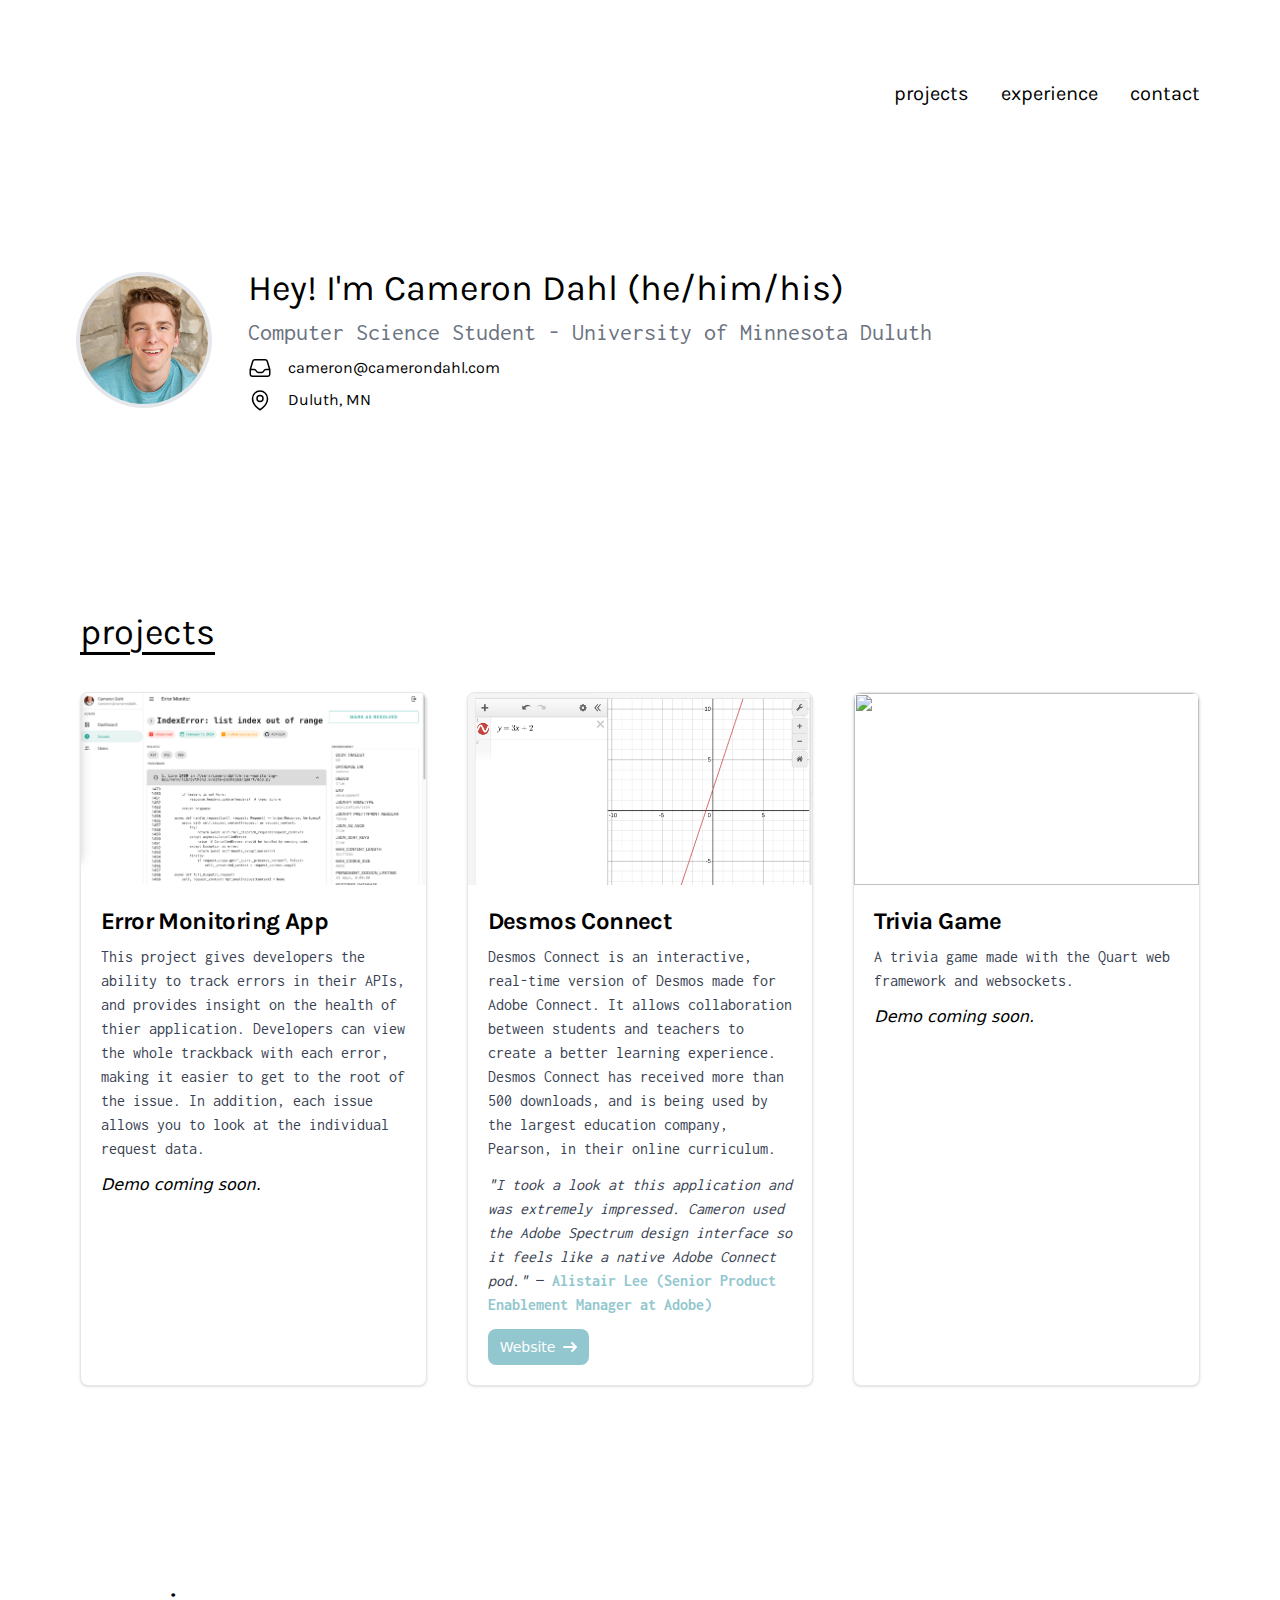
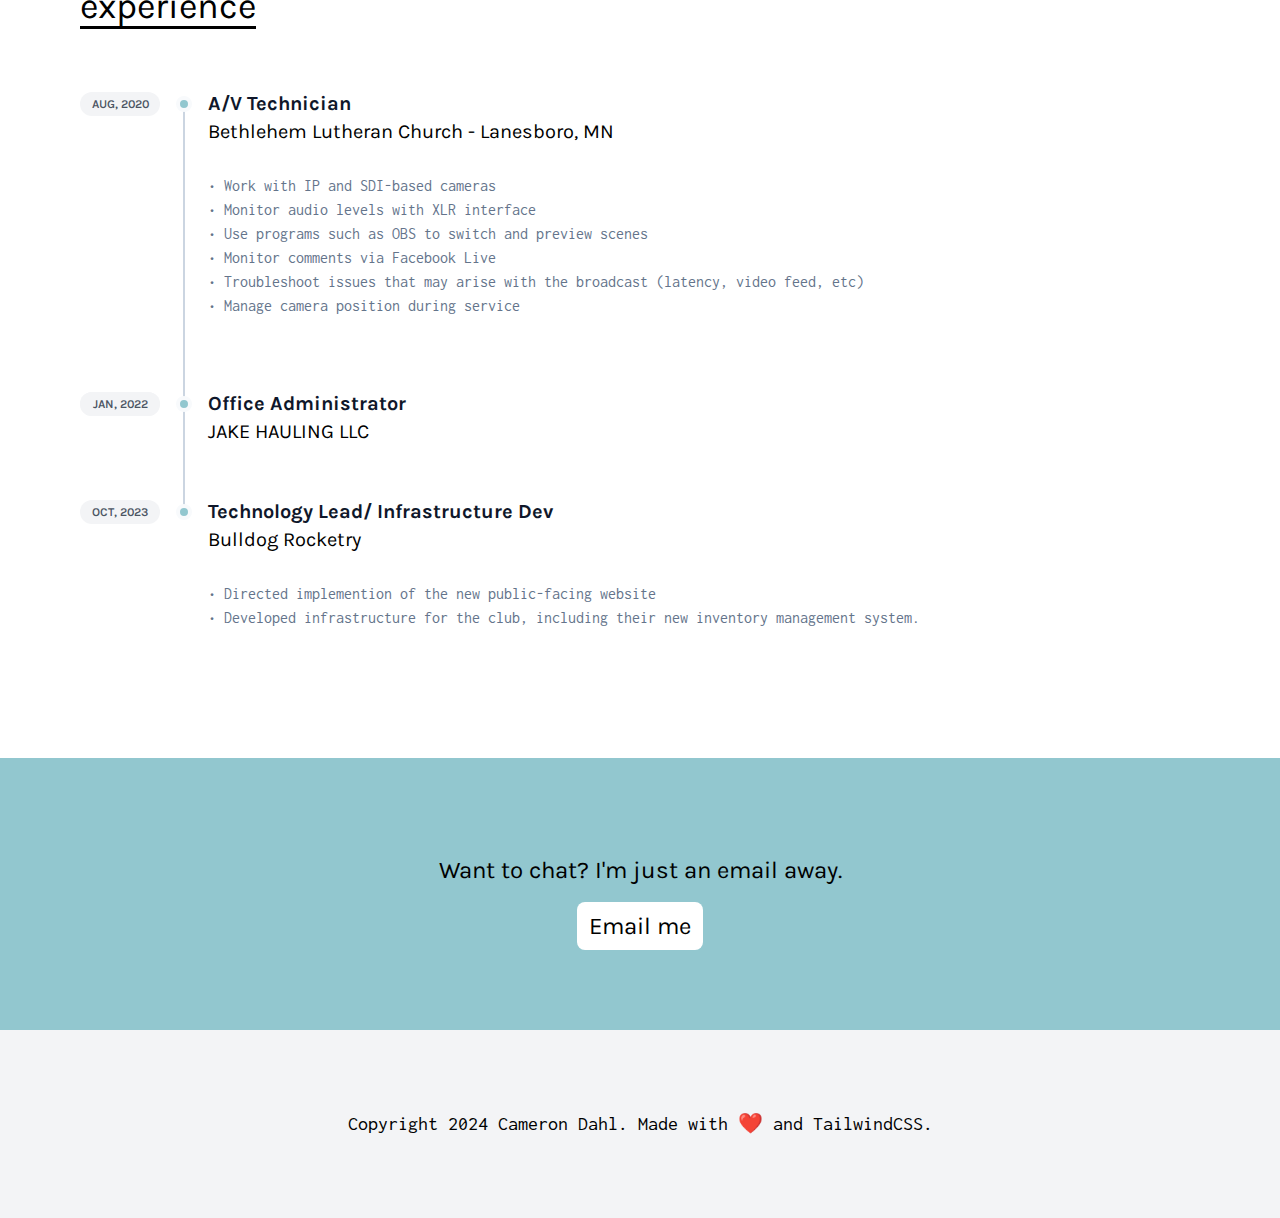
==== commit 2a58b1f8: "update styling for pill dates" ====
--- a/index.html
+++ b/index.html
@@ -11,9 +11,9 @@
 </head>
 <body>
     <nav class="py-10 px-10 md:py-20 md:px-20 flex gap-x-8 flex-row-reverse justify-center md:justify-start">
-        <a href="#contact" class="font-display text-xl">contact</a>
-        <a href="#experience" class="font-display text-xl">experience</a>
-        <a href="#projects" class="font-display text-xl">projects</a>
+        <a href="#contact" class="font-display text-xl hover:text-primary">contact</a>
+        <a href="#experience" class="font-display text-xl hover:text-primary">experience</a>
+        <a href="#projects" class="font-display text-xl hover:text-primary">projects</a>
     </nav>
     <section class="py-12 px-12 md:py-20 md:px-20 flex flex-col md:flex-row gap-x-10 gap-y-6 md:gap-y-0">
         <div class="relative inline-block flex items-center justify-center">
@@ -69,7 +69,7 @@
                     <a href="#">
                         <h5 class="mb-2 text-2xl font-bold tracking-tight font-display">Desmos Connect</h5>
                     </a>
-                    <p class="mb-3 font-normal text-gray-700 font-body">Desmos Connect is an interactive, real-time version of Desmos made for Adobe Connect. It allows collaboration between students and teachers to create a better learning experience. Desmos Connect has received more than 500 downloads, and is being used by the largest education company, Pearson.</p>
+                    <p class="mb-3 font-normal text-gray-700 font-body">Desmos Connect is an interactive, real-time version of Desmos made for Adobe Connect. It allows collaboration between students and teachers to create a better learning experience. Desmos Connect has received more than 500 downloads, and is being used by the largest education company, Pearson, in their online curriculum.</p>
                     <p class="mb-3 font-normal text-gray-700 font-body"><i>"I took a look at this application and was extremely impressed. Cameron used the Adobe Spectrum design interface so it feels like a native Adobe Connect pod."</i> — <strong><a class="text-primary" href="https://www.connectusers.com/forums/viewtopic.php?id=26095">Alistair Lee (Senior Product Enablement Manager at Adobe)</a></strong></p>
                     <a href="https://www.adobe.com/products/adobeconnect/apps/desmos-connect.html" class="inline-flex items-center px-3 py-2 text-sm font-medium text-center text-white bg-primary rounded-lg focus:outline-none focus:ring-blue">
                         Website
@@ -129,8 +129,8 @@
 
         <div class="relative pl-8 sm:pl-32 py-6 group">
             <div class="flex flex-col sm:flex-row items-start mb-1 group-last:before:hidden before:absolute before:left-2 sm:before:left-0 before:h-full before:px-px before:bg-slate-300 sm:before:ml-[6.5rem] before:self-start before:-translate-x-1/2 before:translate-y-3 after:absolute after:left-2 sm:after:left-0 after:w-2 after:h-2 after:bg-primary after:border-4 after:box-content after:border-slate-50 after:rounded-full sm:after:ml-[6.5rem] after:-translate-x-1/2 after:translate-y-1.5">
-                <time class="sm:absolute left-0 translate-y-0.5 inline-flex items-center justify-center text-xs font-semibold uppercase w-20 h-8 mb-3 sm:mb-0 text-gray-600 bg-gray-100 rounded-full">Mar, 2021</time>
-                <time class="sm:absolute left-0 mt-8 translate-y-0.5 inline-flex items-center justify-center text-xs font-semibold uppercase w-20 h-6 mb-3 sm:mb-0 text-gray-600 bg-gray-100 rounded-full">Jan, 2022</time>
+                <time class="sm:absolute left-0 translate-y-0.5 inline-flex items-center justify-center text-xs font-semibold uppercase w-20 h-6 mb-3 sm:mb-0 text-gray-600 bg-gray-100 rounded-full font-display">Mar, 2021</time>
+                <time class="sm:absolute left-0 translate-y-0.5 inline-flex items-center justify-center text-xs font-semibold uppercase w-20 h-6 mb-3 sm:mb-0 text-gray-600 bg-gray-100 rounded-full font-display">Jan, 2022</time>
                 <div>
                 <p class="text-xl font-bold text-slate-900 font-display">Office Administrator<p>
                 <p class="text-xl text-gray font-display">JAKE HAULING LLC</p>
@@ -141,7 +141,7 @@
         </div>
         <div class="relative pl-8 sm:pl-32 py-6 group">
             <div class="flex flex-col sm:flex-row items-start mb-1 group-last:before:hidden before:absolute before:left-2 sm:before:left-0 before:h-full before:px-px before:bg-slate-300 sm:before:ml-[6.5rem] before:self-start before:-translate-x-1/2 before:translate-y-3 after:absolute after:left-2 sm:after:left-0 after:w-2 after:h-2 after:bg-primary after:border-4 after:box-content after:border-slate-50 after:rounded-full sm:after:ml-[6.5rem] after:-translate-x-1/2 after:translate-y-1.5">
-                <time class="sm:absolute left-0 translate-y-0.5 inline-flex items-center justify-center text-xs font-semibold uppercase w-20 h-6 mb-3 sm:mb-0 text-gray-600 bg-gray-100 rounded-full">Oct, 2023</time>
+                <time class="sm:absolute left-0 translate-y-0.5 inline-flex items-center justify-center text-xs font-semibold uppercase w-20 h-6 mb-3 sm:mb-0 text-gray-600 bg-gray-100 rounded-full font-display">Oct, 2023</time>
                 <div>
                 <p class="text-xl font-bold text-slate-900 font-display">Technology Lead/ Infrastructure Dev<p>
                 <p class="text-xl text-gray font-display">Bulldog Rocketry</p>
--- a/src/output.css
+++ b/src/output.css
@@ -1 +1 @@
-/*! tailwindcss v3.4.1 | MIT License | https://tailwindcss.com*/*,:after,:before{box-sizing:border-box;border:0 solid #e5e7eb}:after,:before{--tw-content:""}:host,html{line-height:1.5;-webkit-text-size-adjust:100%;-moz-tab-size:4;-o-tab-size:4;tab-size:4;font-family:ui-sans-serif,system-ui,sans-serif,Apple Color Emoji,Segoe UI Emoji,Segoe UI Symbol,Noto Color Emoji;font-feature-settings:normal;font-variation-settings:normal;-webkit-tap-highlight-color:transparent}body{margin:0;line-height:inherit}hr{height:0;color:inherit;border-top-width:1px}abbr:where([title]){-webkit-text-decoration:underline dotted;text-decoration:underline dotted}h1,h2,h3,h4,h5,h6{font-size:inherit;font-weight:inherit}a{color:inherit;text-decoration:inherit}b,strong{font-weight:bolder}code,kbd,pre,samp{font-family:ui-monospace,SFMono-Regular,Menlo,Monaco,Consolas,Liberation Mono,Courier New,monospace;font-feature-settings:normal;font-variation-settings:normal;font-size:1em}small{font-size:80%}sub,sup{font-size:75%;line-height:0;position:relative;vertical-align:initial}sub{bottom:-.25em}sup{top:-.5em}table{text-indent:0;border-color:inherit;border-collapse:collapse}button,input,optgroup,select,textarea{font-family:inherit;font-feature-settings:inherit;font-variation-settings:inherit;font-size:100%;font-weight:inherit;line-height:inherit;color:inherit;margin:0;padding:0}button,select{text-transform:none}[type=button],[type=reset],[type=submit],button{-webkit-appearance:button;background-color:initial;background-image:none}:-moz-focusring{outline:auto}:-moz-ui-invalid{box-shadow:none}progress{vertical-align:initial}::-webkit-inner-spin-button,::-webkit-outer-spin-button{height:auto}[type=search]{-webkit-appearance:textfield;outline-offset:-2px}::-webkit-search-decoration{-webkit-appearance:none}::-webkit-file-upload-button{-webkit-appearance:button;font:inherit}summary{display:list-item}blockquote,dd,dl,figure,h1,h2,h3,h4,h5,h6,hr,p,pre{margin:0}fieldset{margin:0}fieldset,legend{padding:0}menu,ol,ul{list-style:none;margin:0;padding:0}dialog{padding:0}textarea{resize:vertical}input::-moz-placeholder,textarea::-moz-placeholder{opacity:1;color:#9ca3af}input::placeholder,textarea::placeholder{opacity:1;color:#9ca3af}[role=button],button{cursor:pointer}:disabled{cursor:default}audio,canvas,embed,iframe,img,object,svg,video{display:block;vertical-align:middle}img,video{max-width:100%;height:auto}[hidden]{display:none}*,::backdrop,:after,:before{--tw-border-spacing-x:0;--tw-border-spacing-y:0;--tw-translate-x:0;--tw-translate-y:0;--tw-rotate:0;--tw-skew-x:0;--tw-skew-y:0;--tw-scale-x:1;--tw-scale-y:1;--tw-pan-x: ;--tw-pan-y: ;--tw-pinch-zoom: ;--tw-scroll-snap-strictness:proximity;--tw-gradient-from-position: ;--tw-gradient-via-position: ;--tw-gradient-to-position: ;--tw-ordinal: ;--tw-slashed-zero: ;--tw-numeric-figure: ;--tw-numeric-spacing: ;--tw-numeric-fraction: ;--tw-ring-inset: ;--tw-ring-offset-width:0px;--tw-ring-offset-color:#fff;--tw-ring-color:#3b82f680;--tw-ring-offset-shadow:0 0 #0000;--tw-ring-shadow:0 0 #0000;--tw-shadow:0 0 #0000;--tw-shadow-colored:0 0 #0000;--tw-blur: ;--tw-brightness: ;--tw-contrast: ;--tw-grayscale: ;--tw-hue-rotate: ;--tw-invert: ;--tw-saturate: ;--tw-sepia: ;--tw-drop-shadow: ;--tw-backdrop-blur: ;--tw-backdrop-brightness: ;--tw-backdrop-contrast: ;--tw-backdrop-grayscale: ;--tw-backdrop-hue-rotate: ;--tw-backdrop-invert: ;--tw-backdrop-opacity: ;--tw-backdrop-saturate: ;--tw-backdrop-sepia: }.relative{position:relative}.left-0{left:0}.my-10{margin-top:2.5rem;margin-bottom:2.5rem}.my-4{margin-top:1rem;margin-bottom:1rem}.mb-1{margin-bottom:.25rem}.mb-2{margin-bottom:.5rem}.mb-3{margin-bottom:.75rem}.ms-2{margin-inline-start:.5rem}.mt-8{margin-top:2rem}.inline-block{display:inline-block}.flex{display:flex}.inline-flex{display:inline-flex}.grid{display:grid}.h-3{height:.75rem}.h-3\.5{height:.875rem}.h-32{height:8rem}.h-48{height:12rem}.h-6{height:1.5rem}.h-8{height:2rem}.w-20{width:5rem}.w-3{width:.75rem}.w-3\.5{width:.875rem}.w-32{width:8rem}.w-6{width:1.5rem}.w-full{width:100%}.translate-y-0{--tw-translate-y:0px}.translate-y-0,.translate-y-0\.5{transform:translate(var(--tw-translate-x),var(--tw-translate-y)) rotate(var(--tw-rotate)) skewX(var(--tw-skew-x)) skewY(var(--tw-skew-y)) scaleX(var(--tw-scale-x)) scaleY(var(--tw-scale-y))}.translate-y-0\.5{--tw-translate-y:0.125rem}.flex-row-reverse{flex-direction:row-reverse}.flex-col{flex-direction:column}.items-start{align-items:flex-start}.items-center{align-items:center}.justify-center{justify-content:center}.gap-10{gap:2.5rem}.gap-x-10{-moz-column-gap:2.5rem;column-gap:2.5rem}.gap-x-4{-moz-column-gap:1rem;column-gap:1rem}.gap-x-8{-moz-column-gap:2rem;column-gap:2rem}.gap-y-2{row-gap:.5rem}.gap-y-6{row-gap:1.5rem}.scroll-smooth{scroll-behavior:smooth}.whitespace-pre-wrap{white-space:pre-wrap}.rounded-full{border-radius:9999px}.rounded-lg{border-radius:.5rem}.rounded-t-lg{border-top-left-radius:.5rem;border-top-right-radius:.5rem}.border{border-width:1px}.border-gray-200{--tw-border-opacity:1;border-color:rgb(229 231 235/var(--tw-border-opacity))}.bg-blue-700{--tw-bg-opacity:1;background-color:rgb(29 78 216/var(--tw-bg-opacity))}.bg-gray-100{--tw-bg-opacity:1;background-color:rgb(243 244 246/var(--tw-bg-opacity))}.bg-primary{--tw-bg-opacity:1;background-color:rgb(146 199 207/var(--tw-bg-opacity))}.bg-white{--tw-bg-opacity:1;background-color:rgb(255 255 255/var(--tw-bg-opacity))}.object-cover{-o-object-fit:cover;object-fit:cover}.object-center{-o-object-position:center;object-position:center}.object-top{-o-object-position:top;object-position:top}.p-5{padding:1.25rem}.px-10{padding-left:2.5rem;padding-right:2.5rem}.px-12{padding-left:3rem;padding-right:3rem}.px-3{padding-left:.75rem;padding-right:.75rem}.py-10{padding-top:2.5rem;padding-bottom:2.5rem}.py-12{padding-top:3rem;padding-bottom:3rem}.py-2{padding-top:.5rem;padding-bottom:.5rem}.py-6{padding-top:1.5rem;padding-bottom:1.5rem}.pl-8{padding-left:2rem}.text-center{text-align:center}.font-body{font-family:Inconsolata}.font-display{font-family:Karla}.text-2xl{font-size:1.5rem;line-height:2rem}.text-4xl{font-size:2.25rem;line-height:2.5rem}.text-sm{font-size:.875rem;line-height:1.25rem}.text-xl{font-size:1.25rem;line-height:1.75rem}.text-xs{font-size:.75rem;line-height:1rem}.font-bold{font-weight:700}.font-medium{font-weight:500}.font-normal{font-weight:400}.font-semibold{font-weight:600}.uppercase{text-transform:uppercase}.italic{font-style:italic}.tracking-tight{letter-spacing:-.025em}.text-black{--tw-text-opacity:1;color:rgb(0 0 0/var(--tw-text-opacity))}.text-gray-500{--tw-text-opacity:1;color:rgb(107 114 128/var(--tw-text-opacity))}.text-gray-600{--tw-text-opacity:1;color:rgb(75 85 99/var(--tw-text-opacity))}.text-gray-700{--tw-text-opacity:1;color:rgb(55 65 81/var(--tw-text-opacity))}.text-primary{--tw-text-opacity:1;color:rgb(146 199 207/var(--tw-text-opacity))}.text-slate-500{--tw-text-opacity:1;color:rgb(100 116 139/var(--tw-text-opacity))}.text-slate-900{--tw-text-opacity:1;color:rgb(15 23 42/var(--tw-text-opacity))}.text-white{--tw-text-opacity:1;color:rgb(255 255 255/var(--tw-text-opacity))}.underline{text-decoration-line:underline}.underline-offset-8{text-underline-offset:8px}.shadow{--tw-shadow:0 1px 3px 0 #0000001a,0 1px 2px -1px #0000001a;--tw-shadow-colored:0 1px 3px 0 var(--tw-shadow-color),0 1px 2px -1px var(--tw-shadow-color);box-shadow:var(--tw-ring-offset-shadow,0 0 #0000),var(--tw-ring-shadow,0 0 #0000),var(--tw-shadow)}.ring-4{--tw-ring-offset-shadow:var(--tw-ring-inset) 0 0 0 var(--tw-ring-offset-width) var(--tw-ring-offset-color);--tw-ring-shadow:var(--tw-ring-inset) 0 0 0 calc(4px + var(--tw-ring-offset-width)) var(--tw-ring-color);box-shadow:var(--tw-ring-offset-shadow),var(--tw-ring-shadow),var(--tw-shadow,0 0 #0000)}.ring-gray-200{--tw-ring-opacity:1;--tw-ring-color:rgb(229 231 235/var(--tw-ring-opacity))}.before\:absolute:before{content:var(--tw-content);position:absolute}.before\:left-2:before{content:var(--tw-content);left:.5rem}.before\:h-full:before{content:var(--tw-content);height:100%}.before\:-translate-x-1\/2:before{--tw-translate-x:-50%}.before\:-translate-x-1\/2:before,.before\:translate-y-3:before{content:var(--tw-content);transform:translate(var(--tw-translate-x),var(--tw-translate-y)) rotate(var(--tw-rotate)) skewX(var(--tw-skew-x)) skewY(var(--tw-skew-y)) scaleX(var(--tw-scale-x)) scaleY(var(--tw-scale-y))}.before\:translate-y-3:before{--tw-translate-y:0.75rem}.before\:self-start:before{content:var(--tw-content);align-self:flex-start}.before\:bg-slate-300:before{content:var(--tw-content);--tw-bg-opacity:1;background-color:rgb(203 213 225/var(--tw-bg-opacity))}.before\:px-px:before{content:var(--tw-content);padding-left:1px;padding-right:1px}.after\:absolute:after{content:var(--tw-content);position:absolute}.after\:left-2:after{content:var(--tw-content);left:.5rem}.after\:box-content:after{content:var(--tw-content);box-sizing:initial}.after\:h-2:after{content:var(--tw-content);height:.5rem}.after\:w-2:after{content:var(--tw-content);width:.5rem}.after\:-translate-x-1\/2:after{--tw-translate-x:-50%}.after\:-translate-x-1\/2:after,.after\:translate-y-1:after{content:var(--tw-content);transform:translate(var(--tw-translate-x),var(--tw-translate-y)) rotate(var(--tw-rotate)) skewX(var(--tw-skew-x)) skewY(var(--tw-skew-y)) scaleX(var(--tw-scale-x)) scaleY(var(--tw-scale-y))}.after\:translate-y-1:after{--tw-translate-y:0.25rem}.after\:translate-y-1\.5:after{content:var(--tw-content);--tw-translate-y:0.375rem;transform:translate(var(--tw-translate-x),var(--tw-translate-y)) rotate(var(--tw-rotate)) skewX(var(--tw-skew-x)) skewY(var(--tw-skew-y)) scaleX(var(--tw-scale-x)) scaleY(var(--tw-scale-y))}.after\:rounded-full:after{content:var(--tw-content);border-radius:9999px}.after\:border-4:after{content:var(--tw-content);border-width:4px}.after\:border-slate-50:after{content:var(--tw-content);--tw-border-opacity:1;border-color:rgb(248 250 252/var(--tw-border-opacity))}.after\:bg-primary:after{content:var(--tw-content);--tw-bg-opacity:1;background-color:rgb(146 199 207/var(--tw-bg-opacity))}.hover\:bg-blue-100:hover{--tw-bg-opacity:1;background-color:rgb(219 234 254/var(--tw-bg-opacity))}.hover\:bg-blue-800:hover{--tw-bg-opacity:1;background-color:rgb(30 64 175/var(--tw-bg-opacity))}.hover\:bg-gray-200:hover{--tw-bg-opacity:1;background-color:rgb(229 231 235/var(--tw-bg-opacity))}.focus\:outline-none:focus{outline:2px solid #0000;outline-offset:2px}.focus\:ring-4:focus{--tw-ring-offset-shadow:var(--tw-ring-inset) 0 0 0 var(--tw-ring-offset-width) var(--tw-ring-offset-color);--tw-ring-shadow:var(--tw-ring-inset) 0 0 0 calc(4px + var(--tw-ring-offset-width)) var(--tw-ring-color);box-shadow:var(--tw-ring-offset-shadow),var(--tw-ring-shadow),var(--tw-shadow,0 0 #0000)}.focus\:ring-blue-300:focus{--tw-ring-opacity:1;--tw-ring-color:rgb(147 197 253/var(--tw-ring-opacity))}.group:last-child .group-last\:before\:hidden:before{content:var(--tw-content);display:none}@media (min-width:640px){.sm\:absolute{position:absolute}.sm\:mb-0{margin-bottom:0}.sm\:flex-row{flex-direction:row}.sm\:pl-32{padding-left:8rem}.sm\:before\:left-0:before{content:var(--tw-content);left:0}.sm\:before\:ml-\[6\.5rem\]:before{content:var(--tw-content);margin-left:6.5rem}.sm\:after\:left-0:after{content:var(--tw-content);left:0}.sm\:after\:ml-\[6\.5rem\]:after{content:var(--tw-content);margin-left:6.5rem}}@media (min-width:768px){.md\:flex-row{flex-direction:row}.md\:items-start{align-items:flex-start}.md\:justify-start{justify-content:flex-start}.md\:gap-y-0{row-gap:0}.md\:px-20{padding-left:5rem;padding-right:5rem}.md\:py-20{padding-top:5rem;padding-bottom:5rem}.md\:text-start{text-align:start}}@media (min-width:1024px){.lg\:grid-cols-3{grid-template-columns:repeat(3,minmax(0,1fr))}}.rtl\:rotate-180:where([dir=rtl],[dir=rtl] *){--tw-rotate:180deg;transform:translate(var(--tw-translate-x),var(--tw-translate-y)) rotate(var(--tw-rotate)) skewX(var(--tw-skew-x)) skewY(var(--tw-skew-y)) scaleX(var(--tw-scale-x)) scaleY(var(--tw-scale-y))}+/*! tailwindcss v3.4.1 | MIT License | https://tailwindcss.com*/*,:after,:before{box-sizing:border-box;border:0 solid #e5e7eb}:after,:before{--tw-content:""}:host,html{line-height:1.5;-webkit-text-size-adjust:100%;-moz-tab-size:4;-o-tab-size:4;tab-size:4;font-family:ui-sans-serif,system-ui,sans-serif,Apple Color Emoji,Segoe UI Emoji,Segoe UI Symbol,Noto Color Emoji;font-feature-settings:normal;font-variation-settings:normal;-webkit-tap-highlight-color:transparent}body{margin:0;line-height:inherit}hr{height:0;color:inherit;border-top-width:1px}abbr:where([title]){-webkit-text-decoration:underline dotted;text-decoration:underline dotted}h1,h2,h3,h4,h5,h6{font-size:inherit;font-weight:inherit}a{color:inherit;text-decoration:inherit}b,strong{font-weight:bolder}code,kbd,pre,samp{font-family:ui-monospace,SFMono-Regular,Menlo,Monaco,Consolas,Liberation Mono,Courier New,monospace;font-feature-settings:normal;font-variation-settings:normal;font-size:1em}small{font-size:80%}sub,sup{font-size:75%;line-height:0;position:relative;vertical-align:initial}sub{bottom:-.25em}sup{top:-.5em}table{text-indent:0;border-color:inherit;border-collapse:collapse}button,input,optgroup,select,textarea{font-family:inherit;font-feature-settings:inherit;font-variation-settings:inherit;font-size:100%;font-weight:inherit;line-height:inherit;color:inherit;margin:0;padding:0}button,select{text-transform:none}[type=button],[type=reset],[type=submit],button{-webkit-appearance:button;background-color:initial;background-image:none}:-moz-focusring{outline:auto}:-moz-ui-invalid{box-shadow:none}progress{vertical-align:initial}::-webkit-inner-spin-button,::-webkit-outer-spin-button{height:auto}[type=search]{-webkit-appearance:textfield;outline-offset:-2px}::-webkit-search-decoration{-webkit-appearance:none}::-webkit-file-upload-button{-webkit-appearance:button;font:inherit}summary{display:list-item}blockquote,dd,dl,figure,h1,h2,h3,h4,h5,h6,hr,p,pre{margin:0}fieldset{margin:0}fieldset,legend{padding:0}menu,ol,ul{list-style:none;margin:0;padding:0}dialog{padding:0}textarea{resize:vertical}input::-moz-placeholder,textarea::-moz-placeholder{opacity:1;color:#9ca3af}input::placeholder,textarea::placeholder{opacity:1;color:#9ca3af}[role=button],button{cursor:pointer}:disabled{cursor:default}audio,canvas,embed,iframe,img,object,svg,video{display:block;vertical-align:middle}img,video{max-width:100%;height:auto}[hidden]{display:none}*,::backdrop,:after,:before{--tw-border-spacing-x:0;--tw-border-spacing-y:0;--tw-translate-x:0;--tw-translate-y:0;--tw-rotate:0;--tw-skew-x:0;--tw-skew-y:0;--tw-scale-x:1;--tw-scale-y:1;--tw-pan-x: ;--tw-pan-y: ;--tw-pinch-zoom: ;--tw-scroll-snap-strictness:proximity;--tw-gradient-from-position: ;--tw-gradient-via-position: ;--tw-gradient-to-position: ;--tw-ordinal: ;--tw-slashed-zero: ;--tw-numeric-figure: ;--tw-numeric-spacing: ;--tw-numeric-fraction: ;--tw-ring-inset: ;--tw-ring-offset-width:0px;--tw-ring-offset-color:#fff;--tw-ring-color:#3b82f680;--tw-ring-offset-shadow:0 0 #0000;--tw-ring-shadow:0 0 #0000;--tw-shadow:0 0 #0000;--tw-shadow-colored:0 0 #0000;--tw-blur: ;--tw-brightness: ;--tw-contrast: ;--tw-grayscale: ;--tw-hue-rotate: ;--tw-invert: ;--tw-saturate: ;--tw-sepia: ;--tw-drop-shadow: ;--tw-backdrop-blur: ;--tw-backdrop-brightness: ;--tw-backdrop-contrast: ;--tw-backdrop-grayscale: ;--tw-backdrop-hue-rotate: ;--tw-backdrop-invert: ;--tw-backdrop-opacity: ;--tw-backdrop-saturate: ;--tw-backdrop-sepia: }.relative{position:relative}.left-0{left:0}.my-10{margin-top:2.5rem;margin-bottom:2.5rem}.my-4{margin-top:1rem;margin-bottom:1rem}.mb-1{margin-bottom:.25rem}.mb-2{margin-bottom:.5rem}.mb-3{margin-bottom:.75rem}.ms-2{margin-inline-start:.5rem}.mt-8{margin-top:2rem}.inline-block{display:inline-block}.flex{display:flex}.inline-flex{display:inline-flex}.grid{display:grid}.h-3{height:.75rem}.h-3\.5{height:.875rem}.h-32{height:8rem}.h-48{height:12rem}.h-6{height:1.5rem}.h-8{height:2rem}.w-20{width:5rem}.w-3{width:.75rem}.w-3\.5{width:.875rem}.w-32{width:8rem}.w-6{width:1.5rem}.w-full{width:100%}.translate-y-0{--tw-translate-y:0px}.translate-y-0,.translate-y-0\.5{transform:translate(var(--tw-translate-x),var(--tw-translate-y)) rotate(var(--tw-rotate)) skewX(var(--tw-skew-x)) skewY(var(--tw-skew-y)) scaleX(var(--tw-scale-x)) scaleY(var(--tw-scale-y))}.translate-y-0\.5{--tw-translate-y:0.125rem}.flex-row-reverse{flex-direction:row-reverse}.flex-col{flex-direction:column}.items-start{align-items:flex-start}.items-center{align-items:center}.justify-center{justify-content:center}.gap-10{gap:2.5rem}.gap-x-10{-moz-column-gap:2.5rem;column-gap:2.5rem}.gap-x-4{-moz-column-gap:1rem;column-gap:1rem}.gap-x-8{-moz-column-gap:2rem;column-gap:2rem}.gap-y-2{row-gap:.5rem}.gap-y-6{row-gap:1.5rem}.scroll-smooth{scroll-behavior:smooth}.whitespace-pre-wrap{white-space:pre-wrap}.rounded-full{border-radius:9999px}.rounded-lg{border-radius:.5rem}.rounded-t-lg{border-top-left-radius:.5rem;border-top-right-radius:.5rem}.border{border-width:1px}.border-gray-200{--tw-border-opacity:1;border-color:rgb(229 231 235/var(--tw-border-opacity))}.bg-blue-700{--tw-bg-opacity:1;background-color:rgb(29 78 216/var(--tw-bg-opacity))}.bg-gray-100{--tw-bg-opacity:1;background-color:rgb(243 244 246/var(--tw-bg-opacity))}.bg-primary{--tw-bg-opacity:1;background-color:rgb(146 199 207/var(--tw-bg-opacity))}.bg-white{--tw-bg-opacity:1;background-color:rgb(255 255 255/var(--tw-bg-opacity))}.object-cover{-o-object-fit:cover;object-fit:cover}.object-center{-o-object-position:center;object-position:center}.object-top{-o-object-position:top;object-position:top}.p-5{padding:1.25rem}.px-10{padding-left:2.5rem;padding-right:2.5rem}.px-12{padding-left:3rem;padding-right:3rem}.px-3{padding-left:.75rem;padding-right:.75rem}.py-10{padding-top:2.5rem;padding-bottom:2.5rem}.py-12{padding-top:3rem;padding-bottom:3rem}.py-2{padding-top:.5rem;padding-bottom:.5rem}.py-6{padding-top:1.5rem;padding-bottom:1.5rem}.pl-8{padding-left:2rem}.text-center{text-align:center}.font-body{font-family:Inconsolata}.font-display{font-family:Karla}.text-2xl{font-size:1.5rem;line-height:2rem}.text-4xl{font-size:2.25rem;line-height:2.5rem}.text-sm{font-size:.875rem;line-height:1.25rem}.text-xl{font-size:1.25rem;line-height:1.75rem}.text-xs{font-size:.75rem;line-height:1rem}.font-bold{font-weight:700}.font-medium{font-weight:500}.font-normal{font-weight:400}.font-semibold{font-weight:600}.uppercase{text-transform:uppercase}.italic{font-style:italic}.tracking-tight{letter-spacing:-.025em}.text-black{--tw-text-opacity:1;color:rgb(0 0 0/var(--tw-text-opacity))}.text-gray-500{--tw-text-opacity:1;color:rgb(107 114 128/var(--tw-text-opacity))}.text-gray-600{--tw-text-opacity:1;color:rgb(75 85 99/var(--tw-text-opacity))}.text-gray-700{--tw-text-opacity:1;color:rgb(55 65 81/var(--tw-text-opacity))}.text-primary{--tw-text-opacity:1;color:rgb(146 199 207/var(--tw-text-opacity))}.text-slate-500{--tw-text-opacity:1;color:rgb(100 116 139/var(--tw-text-opacity))}.text-slate-900{--tw-text-opacity:1;color:rgb(15 23 42/var(--tw-text-opacity))}.text-white{--tw-text-opacity:1;color:rgb(255 255 255/var(--tw-text-opacity))}.underline{text-decoration-line:underline}.underline-offset-8{text-underline-offset:8px}.shadow{--tw-shadow:0 1px 3px 0 #0000001a,0 1px 2px -1px #0000001a;--tw-shadow-colored:0 1px 3px 0 var(--tw-shadow-color),0 1px 2px -1px var(--tw-shadow-color);box-shadow:var(--tw-ring-offset-shadow,0 0 #0000),var(--tw-ring-shadow,0 0 #0000),var(--tw-shadow)}.ring-4{--tw-ring-offset-shadow:var(--tw-ring-inset) 0 0 0 var(--tw-ring-offset-width) var(--tw-ring-offset-color);--tw-ring-shadow:var(--tw-ring-inset) 0 0 0 calc(4px + var(--tw-ring-offset-width)) var(--tw-ring-color);box-shadow:var(--tw-ring-offset-shadow),var(--tw-ring-shadow),var(--tw-shadow,0 0 #0000)}.ring-gray-200{--tw-ring-opacity:1;--tw-ring-color:rgb(229 231 235/var(--tw-ring-opacity))}.before\:absolute:before{content:var(--tw-content);position:absolute}.before\:left-2:before{content:var(--tw-content);left:.5rem}.before\:h-full:before{content:var(--tw-content);height:100%}.before\:-translate-x-1\/2:before{--tw-translate-x:-50%}.before\:-translate-x-1\/2:before,.before\:translate-y-3:before{content:var(--tw-content);transform:translate(var(--tw-translate-x),var(--tw-translate-y)) rotate(var(--tw-rotate)) skewX(var(--tw-skew-x)) skewY(var(--tw-skew-y)) scaleX(var(--tw-scale-x)) scaleY(var(--tw-scale-y))}.before\:translate-y-3:before{--tw-translate-y:0.75rem}.before\:self-start:before{content:var(--tw-content);align-self:flex-start}.before\:bg-slate-300:before{content:var(--tw-content);--tw-bg-opacity:1;background-color:rgb(203 213 225/var(--tw-bg-opacity))}.before\:px-px:before{content:var(--tw-content);padding-left:1px;padding-right:1px}.after\:absolute:after{content:var(--tw-content);position:absolute}.after\:left-2:after{content:var(--tw-content);left:.5rem}.after\:box-content:after{content:var(--tw-content);box-sizing:initial}.after\:h-2:after{content:var(--tw-content);height:.5rem}.after\:w-2:after{content:var(--tw-content);width:.5rem}.after\:-translate-x-1\/2:after{--tw-translate-x:-50%}.after\:-translate-x-1\/2:after,.after\:translate-y-1:after{content:var(--tw-content);transform:translate(var(--tw-translate-x),var(--tw-translate-y)) rotate(var(--tw-rotate)) skewX(var(--tw-skew-x)) skewY(var(--tw-skew-y)) scaleX(var(--tw-scale-x)) scaleY(var(--tw-scale-y))}.after\:translate-y-1:after{--tw-translate-y:0.25rem}.after\:translate-y-1\.5:after{content:var(--tw-content);--tw-translate-y:0.375rem;transform:translate(var(--tw-translate-x),var(--tw-translate-y)) rotate(var(--tw-rotate)) skewX(var(--tw-skew-x)) skewY(var(--tw-skew-y)) scaleX(var(--tw-scale-x)) scaleY(var(--tw-scale-y))}.after\:rounded-full:after{content:var(--tw-content);border-radius:9999px}.after\:border-4:after{content:var(--tw-content);border-width:4px}.after\:border-slate-50:after{content:var(--tw-content);--tw-border-opacity:1;border-color:rgb(248 250 252/var(--tw-border-opacity))}.after\:bg-primary:after{content:var(--tw-content);--tw-bg-opacity:1;background-color:rgb(146 199 207/var(--tw-bg-opacity))}.hover\:bg-blue-100:hover{--tw-bg-opacity:1;background-color:rgb(219 234 254/var(--tw-bg-opacity))}.hover\:bg-blue-800:hover{--tw-bg-opacity:1;background-color:rgb(30 64 175/var(--tw-bg-opacity))}.hover\:bg-gray-200:hover{--tw-bg-opacity:1;background-color:rgb(229 231 235/var(--tw-bg-opacity))}.hover\:text-primary:hover{--tw-text-opacity:1;color:rgb(146 199 207/var(--tw-text-opacity))}.focus\:outline-none:focus{outline:2px solid #0000;outline-offset:2px}.focus\:ring-4:focus{--tw-ring-offset-shadow:var(--tw-ring-inset) 0 0 0 var(--tw-ring-offset-width) var(--tw-ring-offset-color);--tw-ring-shadow:var(--tw-ring-inset) 0 0 0 calc(4px + var(--tw-ring-offset-width)) var(--tw-ring-color);box-shadow:var(--tw-ring-offset-shadow),var(--tw-ring-shadow),var(--tw-shadow,0 0 #0000)}.focus\:ring-blue-300:focus{--tw-ring-opacity:1;--tw-ring-color:rgb(147 197 253/var(--tw-ring-opacity))}.group:last-child .group-last\:before\:hidden:before{content:var(--tw-content);display:none}@media (min-width:640px){.sm\:absolute{position:absolute}.sm\:mb-0{margin-bottom:0}.sm\:flex-row{flex-direction:row}.sm\:pl-32{padding-left:8rem}.sm\:before\:left-0:before{content:var(--tw-content);left:0}.sm\:before\:ml-\[6\.5rem\]:before{content:var(--tw-content);margin-left:6.5rem}.sm\:after\:left-0:after{content:var(--tw-content);left:0}.sm\:after\:ml-\[6\.5rem\]:after{content:var(--tw-content);margin-left:6.5rem}}@media (min-width:768px){.md\:flex-row{flex-direction:row}.md\:items-start{align-items:flex-start}.md\:justify-start{justify-content:flex-start}.md\:gap-y-0{row-gap:0}.md\:px-20{padding-left:5rem;padding-right:5rem}.md\:py-20{padding-top:5rem;padding-bottom:5rem}.md\:text-start{text-align:start}}@media (min-width:1024px){.lg\:grid-cols-3{grid-template-columns:repeat(3,minmax(0,1fr))}}.rtl\:rotate-180:where([dir=rtl],[dir=rtl] *){--tw-rotate:180deg;transform:translate(var(--tw-translate-x),var(--tw-translate-y)) rotate(var(--tw-rotate)) skewX(var(--tw-skew-x)) skewY(var(--tw-skew-y)) scaleX(var(--tw-scale-x)) scaleY(var(--tw-scale-y))}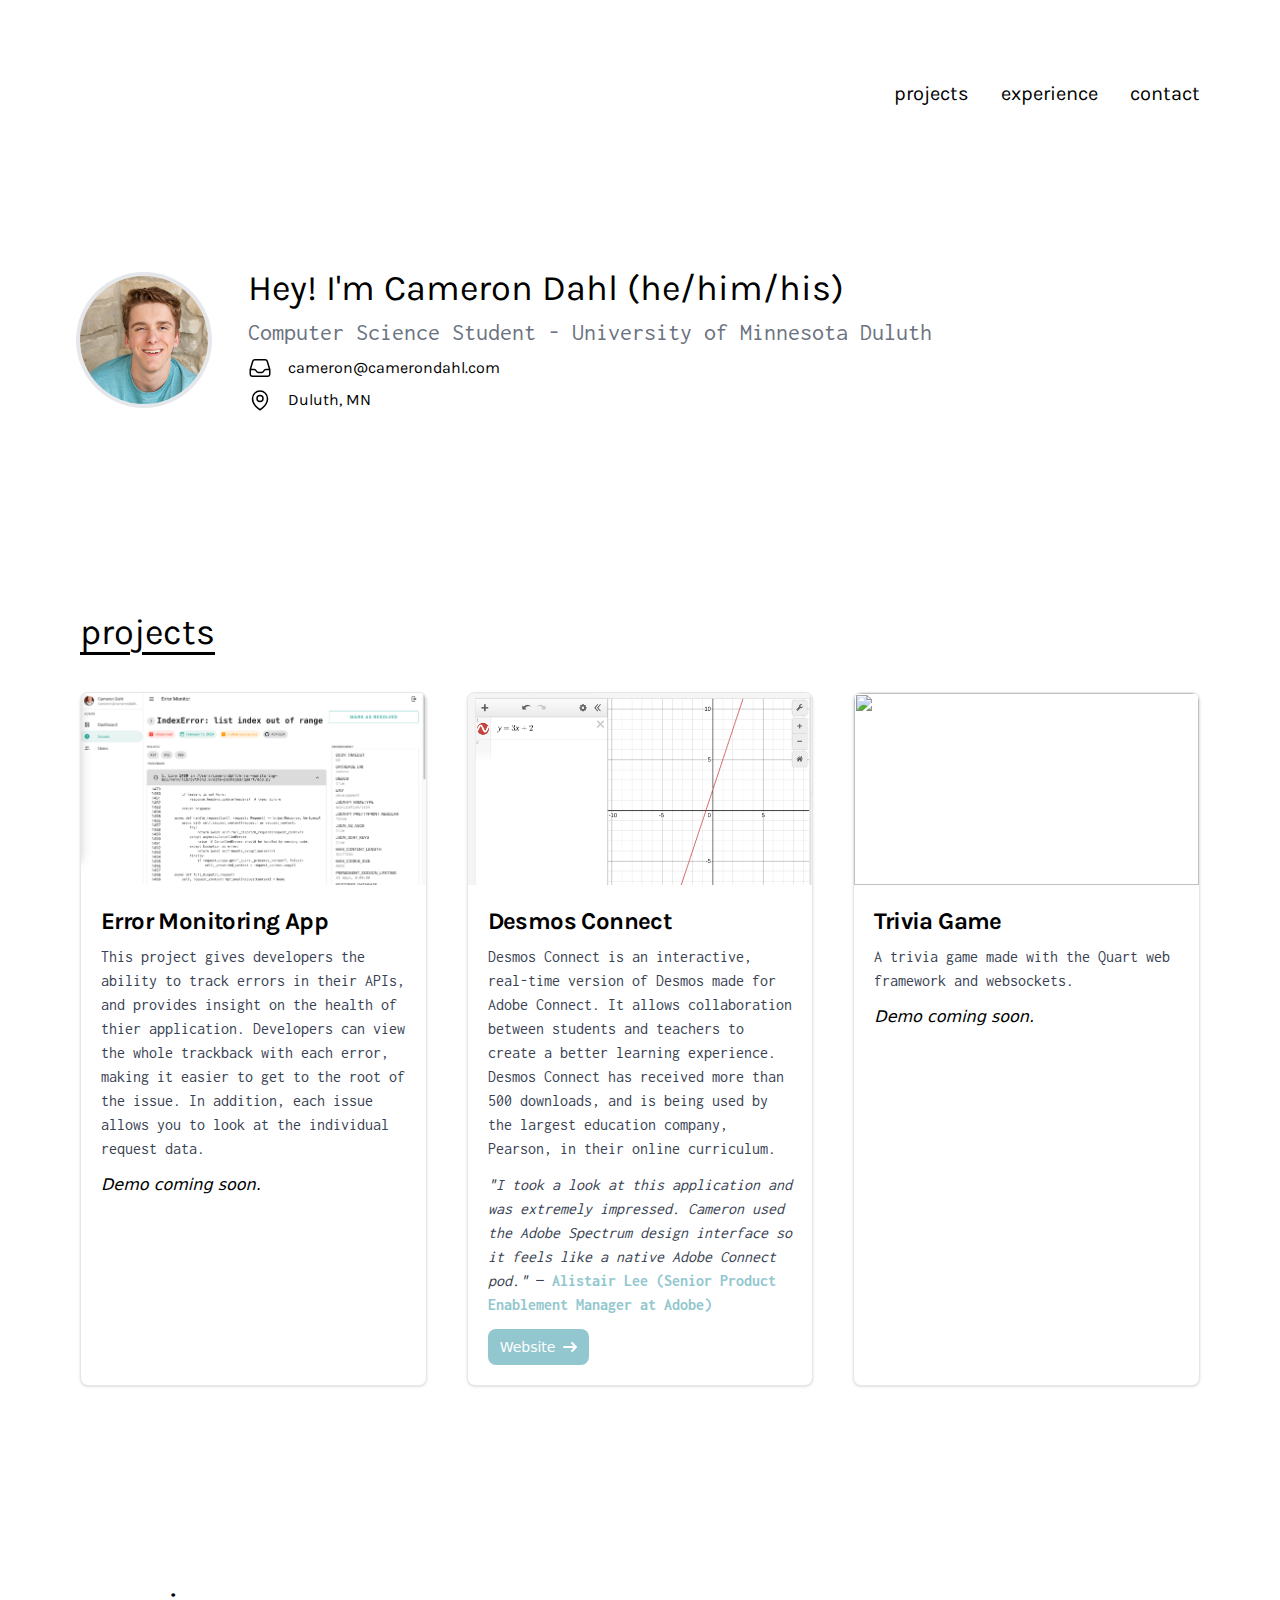
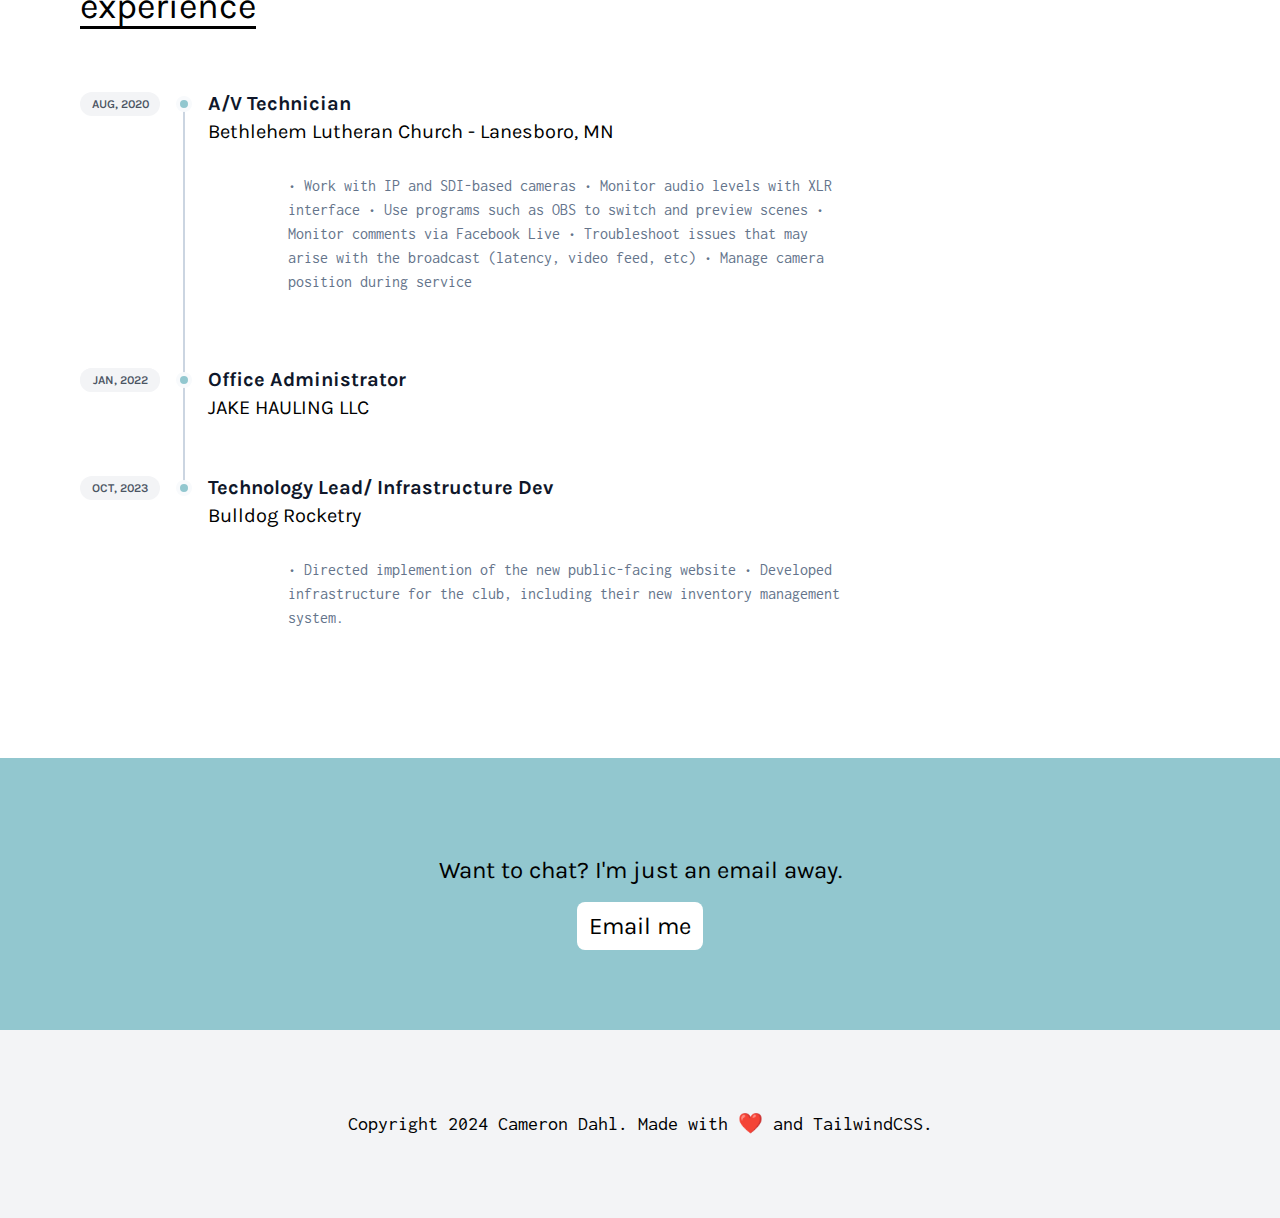
==== commit 9a5f212c: "Run prettier and delete a couple things" ====
--- a/index.html
+++ b/index.html
@@ -1,169 +1,331 @@
 <!DOCTYPE html>
 <html lang="en" class="scroll-smooth">
-<head>
-    <meta charset="UTF-8">
-    <meta name="viewport" content="width=device-width, initial-scale=1.0">
+  <head>
+    <meta charset="UTF-8" />
+    <meta name="viewport" content="width=device-width, initial-scale=1.0" />
     <title>Cameron Dahl</title>
-    <link rel="stylesheet" href="src/output.css">
-    <link rel="preconnect" href="https://fonts.googleapis.com">
-<link rel="preconnect" href="https://fonts.gstatic.com" crossorigin>
-<link href="https://fonts.googleapis.com/css2?family=Inconsolata:wght@200..900&family=Karla:ital,wght@0,200..800;1,200..800&display=swap" rel="stylesheet">
-</head>
-<body>
-    <nav class="py-10 px-10 md:py-20 md:px-20 flex gap-x-8 flex-row-reverse justify-center md:justify-start">
-        <a href="#contact" class="font-display text-xl hover:text-primary">contact</a>
-        <a href="#experience" class="font-display text-xl hover:text-primary">experience</a>
-        <a href="#projects" class="font-display text-xl hover:text-primary">projects</a>
+    <link rel="stylesheet" href="src/output.css" />
+    <link rel="preconnect" href="https://fonts.googleapis.com" />
+    <link rel="preconnect" href="https://fonts.gstatic.com" crossorigin />
+    <link
+      href="https://fonts.googleapis.com/css2?family=Inconsolata:wght@200..900&family=Karla:ital,wght@0,200..800;1,200..800&display=swap"
+      rel="stylesheet"
+    />
+  </head>
+  <body>
+    <nav
+      class="py-10 px-10 md:py-20 md:px-20 flex gap-x-8 flex-row-reverse justify-center md:justify-start"
+    >
+      <a href="#contact" class="font-display text-xl hover:text-primary"
+        >contact</a
+      >
+      <a href="#experience" class="font-display text-xl hover:text-primary"
+        >experience</a
+      >
+      <a href="#projects" class="font-display text-xl hover:text-primary"
+        >projects</a
+      >
     </nav>
-    <section class="py-12 px-12 md:py-20 md:px-20 flex flex-col md:flex-row gap-x-10 gap-y-6 md:gap-y-0">
-        <div class="relative inline-block flex items-center justify-center">
-            <img src="images/headshot-min.JPG" class="object-cover h-32 w-32 object-top ring-gray-200 ring-4 rounded-full">
-        </div>
-            <div class="flex flex-col gap-y-2 text-center md:text-start">
-            <h1 class="font-display text-4xl">Hey! I'm Cameron Dahl (he/him/his)</h1>
-            <p class="font-body text-2xl text-gray-500">Computer Science Student - University of Minnesota Duluth</p>
-                <div class="flex gap-x-4 items-center justify-center md:items-start md:justify-start">
-                    <svg xmlns="http://www.w3.org/2000/svg" fill="none" viewBox="0 0 24 24" stroke-width="1.5" stroke="currentColor" class="w-6 h-6">
-                        <path stroke-linecap="round" stroke-linejoin="round" d="M2.25 13.5h3.86a2.25 2.25 0 0 1 2.012 1.244l.256.512a2.25 2.25 0 0 0 2.013 1.244h3.218a2.25 2.25 0 0 0 2.013-1.244l.256-.512a2.25 2.25 0 0 1 2.013-1.244h3.859m-19.5.338V18a2.25 2.25 0 0 0 2.25 2.25h15A2.25 2.25 0 0 0 21.75 18v-4.162c0-.224-.034-.447-.1-.661L19.24 5.338a2.25 2.25 0 0 0-2.15-1.588H6.911a2.25 2.25 0 0 0-2.15 1.588L2.35 13.177a2.25 2.25 0 0 0-.1.661Z" />
-                      </svg>
-                    <a href="mailto:cameron@camerondahl.com" class="font-display">cameron@camerondahl.com</a>                      
-                </div>
-                <div class="flex gap-x-4 items-center justify-center md:items-start md:justify-start">
-                    <svg xmlns="http://www.w3.org/2000/svg" fill="none" viewBox="0 0 24 24" stroke-width="1.5" stroke="currentColor" class="w-6 h-6">
-                        <path stroke-linecap="round" stroke-linejoin="round" d="M15 10.5a3 3 0 1 1-6 0 3 3 0 0 1 6 0Z" />
-                        <path stroke-linecap="round" stroke-linejoin="round" d="M19.5 10.5c0 7.142-7.5 11.25-7.5 11.25S4.5 17.642 4.5 10.5a7.5 7.5 0 1 1 15 0Z" />
-                      </svg>
-                      <p class="font-display">Duluth, MN</p>                      
-                </div>
-        </div>
-
+    <section
+      class="py-12 px-12 md:py-20 md:px-20 flex flex-col md:flex-row gap-x-10 gap-y-6 md:gap-y-0"
+    >
+      <div class="relative inline-block flex items-center justify-center">
+        <img
+          src="images/headshot-min.JPG"
+          class="object-cover h-32 w-32 object-top ring-gray-200 ring-4 rounded-full"
+        />
+      </div>
+      <div class="flex flex-col gap-y-2 text-center md:text-start">
+        <h1 class="font-display text-4xl">
+          Hey! I'm Cameron Dahl (he/him/his)
+        </h1>
+        <p class="font-body text-2xl text-gray-500">
+          Computer Science Student - University of Minnesota Duluth
+        </p>
+        <div
+          class="flex gap-x-4 items-center justify-center md:items-start md:justify-start"
+        >
+          <svg
+            xmlns="http://www.w3.org/2000/svg"
+            fill="none"
+            viewBox="0 0 24 24"
+            stroke-width="1.5"
+            stroke="currentColor"
+            class="w-6 h-6"
+          >
+            <path
+              stroke-linecap="round"
+              stroke-linejoin="round"
+              d="M2.25 13.5h3.86a2.25 2.25 0 0 1 2.012 1.244l.256.512a2.25 2.25 0 0 0 2.013 1.244h3.218a2.25 2.25 0 0 0 2.013-1.244l.256-.512a2.25 2.25 0 0 1 2.013-1.244h3.859m-19.5.338V18a2.25 2.25 0 0 0 2.25 2.25h15A2.25 2.25 0 0 0 21.75 18v-4.162c0-.224-.034-.447-.1-.661L19.24 5.338a2.25 2.25 0 0 0-2.15-1.588H6.911a2.25 2.25 0 0 0-2.15 1.588L2.35 13.177a2.25 2.25 0 0 0-.1.661Z"
+            />
+          </svg>
+          <a href="mailto:cameron@camerondahl.com" class="font-display"
+            >cameron@camerondahl.com</a
+          >
+        </div>
+        <div
+          class="flex gap-x-4 items-center justify-center md:items-start md:justify-start"
+        >
+          <svg
+            xmlns="http://www.w3.org/2000/svg"
+            fill="none"
+            viewBox="0 0 24 24"
+            stroke-width="1.5"
+            stroke="currentColor"
+            class="w-6 h-6"
+          >
+            <path
+              stroke-linecap="round"
+              stroke-linejoin="round"
+              d="M15 10.5a3 3 0 1 1-6 0 3 3 0 0 1 6 0Z"
+            />
+            <path
+              stroke-linecap="round"
+              stroke-linejoin="round"
+              d="M19.5 10.5c0 7.142-7.5 11.25-7.5 11.25S4.5 17.642 4.5 10.5a7.5 7.5 0 1 1 15 0Z"
+            />
+          </svg>
+          <p class="font-display">Duluth, MN</p>
+        </div>
+      </div>
     </section>
 
     <section class="py-12 px-12 md:py-20 md:px-20">
-        <a id="projects" href="#projects" class="font-display inline-block text-4xl underline-offset-8 underline my-10">projects</a>
-        <div class="grid lg:grid-cols-3 gap-10">
-            <div class="bg-white border border-gray-200 rounded-lg shadow w-full relative">
-                <a href="#">
-                    <img class="rounded-t-lg object-cover object-center w-full h-48" src="images/error-monitoring.png" alt="" />
-                </a>
-                <div class="p-5">
-                    <a href="#">
-                        <h5 class="mb-2 text-2xl font-bold tracking-tight font-display">Error Monitoring App</h5>
-                    </a>
-                    <p class="mb-3 font-normal text-gray-700 font-body">This project gives developers the ability to track errors in their APIs, and provides insight on the health of thier application. Developers can view the whole trackback with each error, making it easier to get to the root of the issue. In addition, each issue allows you to look at the individual request data.</p>
-                    <p class="italic">Demo coming soon.</p>
-                    <!--<a href="#" class="inline-flex items-center px-3 py-2 text-sm font-medium text-center text-white bg-blue-700 rounded-lg hover:bg-blue-100 focus:outline-none">
+      <a
+        id="projects"
+        href="#projects"
+        class="font-display inline-block text-4xl underline-offset-8 underline my-10"
+        >projects</a
+      >
+      <div class="grid lg:grid-cols-3 gap-10">
+        <div
+          class="bg-white border border-gray-200 rounded-lg shadow w-full relative"
+        >
+          <a href="#">
+            <img
+              class="rounded-t-lg object-cover object-center w-full h-48"
+              src="images/error-monitoring.png"
+              alt=""
+            />
+          </a>
+          <div class="p-5">
+            <a href="#">
+              <h5 class="mb-2 text-2xl font-bold tracking-tight font-display">
+                Error Monitoring App
+              </h5>
+            </a>
+            <p class="mb-3 font-normal text-gray-700 font-body">
+              This project gives developers the ability to track errors in their
+              APIs, and provides insight on the health of thier application.
+              Developers can view the whole trackback with each error, making it
+              easier to get to the root of the issue. In addition, each issue
+              allows you to look at the individual request data.
+            </p>
+            <p class="italic">Demo coming soon.</p>
+            <!--<a href="#" class="inline-flex items-center px-3 py-2 text-sm font-medium text-center text-white bg-blue-700 rounded-lg hover:bg-blue-100 focus:outline-none">
                         Read more
                          <svg class="rtl:rotate-180 w-3.5 h-3.5 ms-2" aria-hidden="true" xmlns="http://www.w3.org/2000/svg" fill="none" viewBox="0 0 14 10">
                             <path stroke="currentColor" stroke-linecap="round" stroke-linejoin="round" stroke-width="2" d="M1 5h12m0 0L9 1m4 4L9 9"/>
                         </svg>
                     </a>-->
-                </div>
-            </div>
-
-            <div class="bg-white border border-gray-200 rounded-lg shadow w-full relative">
-                <a href="#">
-                    <img class="rounded-t-lg object-cover object-center w-full h-48" src="images/desmos-connect.png" alt="" />
-                </a>
-                <div class="p-5">
-                    <a href="#">
-                        <h5 class="mb-2 text-2xl font-bold tracking-tight font-display">Desmos Connect</h5>
-                    </a>
-                    <p class="mb-3 font-normal text-gray-700 font-body">Desmos Connect is an interactive, real-time version of Desmos made for Adobe Connect. It allows collaboration between students and teachers to create a better learning experience. Desmos Connect has received more than 500 downloads, and is being used by the largest education company, Pearson, in their online curriculum.</p>
-                    <p class="mb-3 font-normal text-gray-700 font-body"><i>"I took a look at this application and was extremely impressed. Cameron used the Adobe Spectrum design interface so it feels like a native Adobe Connect pod."</i> — <strong><a class="text-primary" href="https://www.connectusers.com/forums/viewtopic.php?id=26095">Alistair Lee (Senior Product Enablement Manager at Adobe)</a></strong></p>
-                    <a href="https://www.adobe.com/products/adobeconnect/apps/desmos-connect.html" class="inline-flex items-center px-3 py-2 text-sm font-medium text-center text-white bg-primary rounded-lg focus:outline-none focus:ring-blue">
-                        Website
-                         <svg class="rtl:rotate-180 w-3.5 h-3.5 ms-2" aria-hidden="true" xmlns="http://www.w3.org/2000/svg" fill="none" viewBox="0 0 14 10">
-                            <path stroke="currentColor" stroke-linecap="round" stroke-linejoin="round" stroke-width="2" d="M1 5h12m0 0L9 1m4 4L9 9"/>
-                        </svg>
-                    </a>
-                </div>
-            </div>
-
-            <div class="bg-white border border-gray-200 rounded-lg shadow w-full relative">
-                <a href="#">
-                    <img class="rounded-t-lg object-cover object-center w-full h-48" src="https://placehold.co/600x400" alt="" />
-                </a>
-                <div class="p-5">
-                    <a href="#">
-                        <h5 class="mb-2 text-2xl font-bold tracking-tight font-display">Trivia Game</h5>
-                    </a>
-                    <p class="mb-3 font-normal text-gray-700 font-body">A trivia game made with the Quart web framework and websockets.</p>
-                    <p class="italic">Demo coming soon.</p>
-                    <!--<a href="#" class="inline-flex items-center px-3 py-2 text-sm font-medium text-center text-white bg-primary rounded-lg hover:bg-blue-800 focus:ring-4 focus:outline-none focus:ring-blue-300">
+          </div>
+        </div>
+
+        <div
+          class="bg-white border border-gray-200 rounded-lg shadow w-full relative"
+        >
+          <a href="#">
+            <img
+              class="rounded-t-lg object-cover object-center w-full h-48"
+              src="images/desmos-connect.png"
+              alt=""
+            />
+          </a>
+          <div class="p-5">
+            <a href="#">
+              <h5 class="mb-2 text-2xl font-bold tracking-tight font-display">
+                Desmos Connect
+              </h5>
+            </a>
+            <p class="mb-3 font-normal text-gray-700 font-body">
+              Desmos Connect is an interactive, real-time version of Desmos made
+              for Adobe Connect. It allows collaboration between students and
+              teachers to create a better learning experience. Desmos Connect
+              has received more than 500 downloads, and is being used by the
+              largest education company, Pearson, in their online curriculum.
+            </p>
+            <p class="mb-3 font-normal text-gray-700 font-body">
+              <i
+                >"I took a look at this application and was extremely impressed.
+                Cameron used the Adobe Spectrum design interface so it feels
+                like a native Adobe Connect pod."</i
+              >
+              —
+              <strong
+                ><a
+                  class="text-primary"
+                  href="https://www.connectusers.com/forums/viewtopic.php?id=26095"
+                  >Alistair Lee (Senior Product Enablement Manager at Adobe)</a
+                ></strong
+              >
+            </p>
+            <a
+              href="https://www.adobe.com/products/adobeconnect/apps/desmos-connect.html"
+              class="inline-flex items-center px-3 py-2 text-sm font-medium text-center text-white bg-primary rounded-lg focus:outline-none focus:ring-blue"
+            >
+              Website
+              <svg
+                class="rtl:rotate-180 w-3.5 h-3.5 ms-2"
+                aria-hidden="true"
+                xmlns="http://www.w3.org/2000/svg"
+                fill="none"
+                viewBox="0 0 14 10"
+              >
+                <path
+                  stroke="currentColor"
+                  stroke-linecap="round"
+                  stroke-linejoin="round"
+                  stroke-width="2"
+                  d="M1 5h12m0 0L9 1m4 4L9 9"
+                />
+              </svg>
+            </a>
+          </div>
+        </div>
+
+        <div
+          class="bg-white border border-gray-200 rounded-lg shadow w-full relative"
+        >
+          <a href="#">
+            <img
+              class="rounded-t-lg object-cover object-center w-full h-48"
+              src="https://placehold.co/600x400"
+              alt=""
+            />
+          </a>
+          <div class="p-5">
+            <a href="#">
+              <h5 class="mb-2 text-2xl font-bold tracking-tight font-display">
+                Trivia Game
+              </h5>
+            </a>
+            <p class="mb-3 font-normal text-gray-700 font-body">
+              A trivia game made with the Quart web framework and websockets.
+            </p>
+            <p class="italic">Demo coming soon.</p>
+            <!--<a href="#" class="inline-flex items-center px-3 py-2 text-sm font-medium text-center text-white bg-primary rounded-lg hover:bg-blue-800 focus:ring-4 focus:outline-none focus:ring-blue-300">
                         
                          <svg class="rtl:rotate-180 w-3.5 h-3.5 ms-2" aria-hidden="true" xmlns="http://www.w3.org/2000/svg" fill="none" viewBox="0 0 14 10">
                             <path stroke="currentColor" stroke-linecap="round" stroke-linejoin="round" stroke-width="2" d="M1 5h12m0 0L9 1m4 4L9 9"/>
                         </svg>
                     </a>-->
-                </div>
-            </div>
-        </div>
-
-
-        
+          </div>
+        </div>
+      </div>
     </section>
 
     <section class="py-12 px-12 md:py-20 md:px-20">
-        <a id="experience" class="font-display text-4xl underline-offset-8 underline my-10 inline-block">experience</a>
-        <div class="relative pl-8 sm:pl-32 py-6 group">
-            <!-- Purple label -->
-            <!-- Vertical line (::before) ~ Date ~ Title ~ Circle marker (::after) -->
-            <div class="flex flex-col sm:flex-row items-start mb-1 group-last:before:hidden before:absolute before:left-2 sm:before:left-0 before:h-full before:px-px before:bg-slate-300 sm:before:ml-[6.5rem] before:self-start before:-translate-x-1/2 before:translate-y-3 after:absolute after:left-2 sm:after:left-0 after:w-2 after:h-2 after:bg-primary after:border-4 after:box-content after:border-slate-50 after:rounded-full sm:after:ml-[6.5rem] after:-translate-x-1/2 after:translate-y-1.5">
-                <time class="sm:absolute left-0 translate-y-0.5 inline-flex items-center justify-center text-xs font-semibold uppercase w-20 h-6 mb-3 sm:mb-0 text-gray-600 bg-gray-100 rounded-full font-display">Aug, 2020</time>
-                <div>
-                <p class="text-xl font-bold text-slate-900 font-display">A/V Technician<p>
-                <p class="text-xl text-gray font-display">Bethlehem Lutheran Church - Lanesboro, MN</p>
-                </div>
-            </div>
-            <!-- Content -->
-            <div class="text-slate-500 font-body whitespace-pre-wrap">
-• Work with IP and SDI-based cameras
-• Monitor audio levels with XLR interface
-• Use programs such as OBS to switch and preview scenes
-• Monitor comments via Facebook Live
-• Troubleshoot issues that may arise with the broadcast (latency, video feed, etc)
-• Manage camera position during service
-            </div>
-        </div>
-
-        <div class="relative pl-8 sm:pl-32 py-6 group">
-            <div class="flex flex-col sm:flex-row items-start mb-1 group-last:before:hidden before:absolute before:left-2 sm:before:left-0 before:h-full before:px-px before:bg-slate-300 sm:before:ml-[6.5rem] before:self-start before:-translate-x-1/2 before:translate-y-3 after:absolute after:left-2 sm:after:left-0 after:w-2 after:h-2 after:bg-primary after:border-4 after:box-content after:border-slate-50 after:rounded-full sm:after:ml-[6.5rem] after:-translate-x-1/2 after:translate-y-1.5">
-                <time class="sm:absolute left-0 translate-y-0.5 inline-flex items-center justify-center text-xs font-semibold uppercase w-20 h-6 mb-3 sm:mb-0 text-gray-600 bg-gray-100 rounded-full font-display">Mar, 2021</time>
-                <time class="sm:absolute left-0 translate-y-0.5 inline-flex items-center justify-center text-xs font-semibold uppercase w-20 h-6 mb-3 sm:mb-0 text-gray-600 bg-gray-100 rounded-full font-display">Jan, 2022</time>
-                <div>
-                <p class="text-xl font-bold text-slate-900 font-display">Office Administrator<p>
-                <p class="text-xl text-gray font-display">JAKE HAULING LLC</p>
-                </div>
-            </div>
-            <!-- Content -->
-            <div class="text-slate-500 font-body whitespace-pre-wrap"></div>
-        </div>
-        <div class="relative pl-8 sm:pl-32 py-6 group">
-            <div class="flex flex-col sm:flex-row items-start mb-1 group-last:before:hidden before:absolute before:left-2 sm:before:left-0 before:h-full before:px-px before:bg-slate-300 sm:before:ml-[6.5rem] before:self-start before:-translate-x-1/2 before:translate-y-3 after:absolute after:left-2 sm:after:left-0 after:w-2 after:h-2 after:bg-primary after:border-4 after:box-content after:border-slate-50 after:rounded-full sm:after:ml-[6.5rem] after:-translate-x-1/2 after:translate-y-1.5">
-                <time class="sm:absolute left-0 translate-y-0.5 inline-flex items-center justify-center text-xs font-semibold uppercase w-20 h-6 mb-3 sm:mb-0 text-gray-600 bg-gray-100 rounded-full font-display">Oct, 2023</time>
-                <div>
-                <p class="text-xl font-bold text-slate-900 font-display">Technology Lead/ Infrastructure Dev<p>
-                <p class="text-xl text-gray font-display">Bulldog Rocketry</p>
-                </div>
-            </div>
-            <!-- Content -->
-            <div class="text-slate-500 font-body whitespace-pre-wrap">
-• Directed implemention of the new public-facing website
-• Developed infrastructure for the club, including their new inventory management system.
-            </div>
-        </div>
+      <a
+        id="experience"
+        class="font-display text-4xl underline-offset-8 underline my-10 inline-block"
+        >experience</a
+      >
+      <div class="relative pl-8 sm:pl-32 py-6 group">
+        <!-- Purple label -->
+        <!-- Vertical line (::before) ~ Date ~ Title ~ Circle marker (::after) -->
+        <div
+          class="flex flex-col sm:flex-row items-start mb-1 group-last:before:hidden before:absolute before:left-2 sm:before:left-0 before:h-full before:px-px before:bg-slate-300 sm:before:ml-[6.5rem] before:self-start before:-translate-x-1/2 before:translate-y-3 after:absolute after:left-2 sm:after:left-0 after:w-2 after:h-2 after:bg-primary after:border-4 after:box-content after:border-slate-50 after:rounded-full sm:after:ml-[6.5rem] after:-translate-x-1/2 after:translate-y-1.5"
+        >
+          <time
+            class="sm:absolute left-0 translate-y-0.5 inline-flex items-center justify-center text-xs font-semibold uppercase w-20 h-6 mb-3 sm:mb-0 text-gray-600 bg-gray-100 rounded-full font-display"
+            >Aug, 2020</time
+          >
+          <div>
+            <p class="text-xl font-bold text-slate-900 font-display">
+              A/V Technician
+            </p>
+            <p></p>
+            <p class="text-xl text-gray font-display">
+              Bethlehem Lutheran Church - Lanesboro, MN
+            </p>
+          </div>
+        </div>
+        <!-- Content -->
+        <div class="text-slate-500 font-body whitespace-pre-wrap">
+          • Work with IP and SDI-based cameras • Monitor audio levels with XLR
+          interface • Use programs such as OBS to switch and preview scenes •
+          Monitor comments via Facebook Live • Troubleshoot issues that may
+          arise with the broadcast (latency, video feed, etc) • Manage camera
+          position during service
+        </div>
+      </div>
+
+      <div class="relative pl-8 sm:pl-32 py-6 group">
+        <div
+          class="flex flex-col sm:flex-row items-start mb-1 group-last:before:hidden before:absolute before:left-2 sm:before:left-0 before:h-full before:px-px before:bg-slate-300 sm:before:ml-[6.5rem] before:self-start before:-translate-x-1/2 before:translate-y-3 after:absolute after:left-2 sm:after:left-0 after:w-2 after:h-2 after:bg-primary after:border-4 after:box-content after:border-slate-50 after:rounded-full sm:after:ml-[6.5rem] after:-translate-x-1/2 after:translate-y-1.5"
+        >
+          <time
+            class="sm:absolute left-0 translate-y-0.5 inline-flex items-center justify-center text-xs font-semibold uppercase w-20 h-6 mb-3 sm:mb-0 text-gray-600 bg-gray-100 rounded-full font-display"
+            >Mar, 2021</time
+          >
+          <time
+            class="sm:absolute left-0 translate-y-0.5 inline-flex items-center justify-center text-xs font-semibold uppercase w-20 h-6 mb-3 sm:mb-0 text-gray-600 bg-gray-100 rounded-full font-display"
+            >Jan, 2022</time
+          >
+          <div>
+            <p class="text-xl font-bold text-slate-900 font-display">
+              Office Administrator
+            </p>
+            <p></p>
+            <p class="text-xl text-gray font-display">JAKE HAULING LLC</p>
+          </div>
+        </div>
+        <!-- Content -->
+        <div class="text-slate-500 font-body whitespace-pre-wrap"></div>
+      </div>
+      <div class="relative pl-8 sm:pl-32 py-6 group">
+        <div
+          class="flex flex-col sm:flex-row items-start mb-1 group-last:before:hidden before:absolute before:left-2 sm:before:left-0 before:h-full before:px-px before:bg-slate-300 sm:before:ml-[6.5rem] before:self-start before:-translate-x-1/2 before:translate-y-3 after:absolute after:left-2 sm:after:left-0 after:w-2 after:h-2 after:bg-primary after:border-4 after:box-content after:border-slate-50 after:rounded-full sm:after:ml-[6.5rem] after:-translate-x-1/2 after:translate-y-1.5"
+        >
+          <time
+            class="sm:absolute left-0 translate-y-0.5 inline-flex items-center justify-center text-xs font-semibold uppercase w-20 h-6 mb-3 sm:mb-0 text-gray-600 bg-gray-100 rounded-full font-display"
+            >Oct, 2023</time
+          >
+          <div>
+            <p class="text-xl font-bold text-slate-900 font-display">
+              Technology Lead/ Infrastructure Dev
+            </p>
+            <p></p>
+            <p class="text-xl text-gray font-display">Bulldog Rocketry</p>
+          </div>
+        </div>
+        <!-- Content -->
+        <div class="text-slate-500 font-body whitespace-pre-wrap">
+          • Directed implemention of the new public-facing website • Developed
+          infrastructure for the club, including their new inventory management
+          system.
+        </div>
+      </div>
     </section>
 
-    <section class="py-12 px-12 md:py-20 md:px-20 bg-primary text-center" id="contact">
-        <h1 class="text-black text-2xl font-display my-4">Want to chat? I'm just an email away.</h1>
-        <a href="mailto:cameron@camerondahl.com" class="inline-block px-3 py-2 text-2xl  font-display text-center bg-white rounded-lg hover:bg-gray-200 focus:ring-4 focus:outline-none focus-gray-400">Email me</a>
+    <section
+      class="py-12 px-12 md:py-20 md:px-20 bg-primary text-center"
+      id="contact"
+    >
+      <h1 class="text-black text-2xl font-display my-4">
+        Want to chat? I'm just an email away.
+      </h1>
+      <a
+        href="mailto:cameron@camerondahl.com"
+        class="inline-block px-3 py-2 text-2xl font-display text-center bg-white rounded-lg hover:bg-gray-200 focus:ring-4 focus:outline-none focus-gray-400"
+        >Email me</a
+      >
     </section>
-    
 
     <footer class="py-12 px-12 md:py-20 md:px-20 text-center bg-gray-100">
-        <h3 class="text-xl font-body">Copyright 2024 Cameron Dahl. Made with ❤️ and TailwindCSS.</h3>
-        
+      <h3 class="text-xl font-body">
+        Copyright 2024 Cameron Dahl. Made with ❤️ and TailwindCSS.
+      </h3>
     </footer>
-</body>
-</html>+  </body>
+</html>
--- a/src/output.css
+++ b/src/output.css
@@ -1 +1,778 @@
-/*! tailwindcss v3.4.1 | MIT License | https://tailwindcss.com*/*,:after,:before{box-sizing:border-box;border:0 solid #e5e7eb}:after,:before{--tw-content:""}:host,html{line-height:1.5;-webkit-text-size-adjust:100%;-moz-tab-size:4;-o-tab-size:4;tab-size:4;font-family:ui-sans-serif,system-ui,sans-serif,Apple Color Emoji,Segoe UI Emoji,Segoe UI Symbol,Noto Color Emoji;font-feature-settings:normal;font-variation-settings:normal;-webkit-tap-highlight-color:transparent}body{margin:0;line-height:inherit}hr{height:0;color:inherit;border-top-width:1px}abbr:where([title]){-webkit-text-decoration:underline dotted;text-decoration:underline dotted}h1,h2,h3,h4,h5,h6{font-size:inherit;font-weight:inherit}a{color:inherit;text-decoration:inherit}b,strong{font-weight:bolder}code,kbd,pre,samp{font-family:ui-monospace,SFMono-Regular,Menlo,Monaco,Consolas,Liberation Mono,Courier New,monospace;font-feature-settings:normal;font-variation-settings:normal;font-size:1em}small{font-size:80%}sub,sup{font-size:75%;line-height:0;position:relative;vertical-align:initial}sub{bottom:-.25em}sup{top:-.5em}table{text-indent:0;border-color:inherit;border-collapse:collapse}button,input,optgroup,select,textarea{font-family:inherit;font-feature-settings:inherit;font-variation-settings:inherit;font-size:100%;font-weight:inherit;line-height:inherit;color:inherit;margin:0;padding:0}button,select{text-transform:none}[type=button],[type=reset],[type=submit],button{-webkit-appearance:button;background-color:initial;background-image:none}:-moz-focusring{outline:auto}:-moz-ui-invalid{box-shadow:none}progress{vertical-align:initial}::-webkit-inner-spin-button,::-webkit-outer-spin-button{height:auto}[type=search]{-webkit-appearance:textfield;outline-offset:-2px}::-webkit-search-decoration{-webkit-appearance:none}::-webkit-file-upload-button{-webkit-appearance:button;font:inherit}summary{display:list-item}blockquote,dd,dl,figure,h1,h2,h3,h4,h5,h6,hr,p,pre{margin:0}fieldset{margin:0}fieldset,legend{padding:0}menu,ol,ul{list-style:none;margin:0;padding:0}dialog{padding:0}textarea{resize:vertical}input::-moz-placeholder,textarea::-moz-placeholder{opacity:1;color:#9ca3af}input::placeholder,textarea::placeholder{opacity:1;color:#9ca3af}[role=button],button{cursor:pointer}:disabled{cursor:default}audio,canvas,embed,iframe,img,object,svg,video{display:block;vertical-align:middle}img,video{max-width:100%;height:auto}[hidden]{display:none}*,::backdrop,:after,:before{--tw-border-spacing-x:0;--tw-border-spacing-y:0;--tw-translate-x:0;--tw-translate-y:0;--tw-rotate:0;--tw-skew-x:0;--tw-skew-y:0;--tw-scale-x:1;--tw-scale-y:1;--tw-pan-x: ;--tw-pan-y: ;--tw-pinch-zoom: ;--tw-scroll-snap-strictness:proximity;--tw-gradient-from-position: ;--tw-gradient-via-position: ;--tw-gradient-to-position: ;--tw-ordinal: ;--tw-slashed-zero: ;--tw-numeric-figure: ;--tw-numeric-spacing: ;--tw-numeric-fraction: ;--tw-ring-inset: ;--tw-ring-offset-width:0px;--tw-ring-offset-color:#fff;--tw-ring-color:#3b82f680;--tw-ring-offset-shadow:0 0 #0000;--tw-ring-shadow:0 0 #0000;--tw-shadow:0 0 #0000;--tw-shadow-colored:0 0 #0000;--tw-blur: ;--tw-brightness: ;--tw-contrast: ;--tw-grayscale: ;--tw-hue-rotate: ;--tw-invert: ;--tw-saturate: ;--tw-sepia: ;--tw-drop-shadow: ;--tw-backdrop-blur: ;--tw-backdrop-brightness: ;--tw-backdrop-contrast: ;--tw-backdrop-grayscale: ;--tw-backdrop-hue-rotate: ;--tw-backdrop-invert: ;--tw-backdrop-opacity: ;--tw-backdrop-saturate: ;--tw-backdrop-sepia: }.relative{position:relative}.left-0{left:0}.my-10{margin-top:2.5rem;margin-bottom:2.5rem}.my-4{margin-top:1rem;margin-bottom:1rem}.mb-1{margin-bottom:.25rem}.mb-2{margin-bottom:.5rem}.mb-3{margin-bottom:.75rem}.ms-2{margin-inline-start:.5rem}.mt-8{margin-top:2rem}.inline-block{display:inline-block}.flex{display:flex}.inline-flex{display:inline-flex}.grid{display:grid}.h-3{height:.75rem}.h-3\.5{height:.875rem}.h-32{height:8rem}.h-48{height:12rem}.h-6{height:1.5rem}.h-8{height:2rem}.w-20{width:5rem}.w-3{width:.75rem}.w-3\.5{width:.875rem}.w-32{width:8rem}.w-6{width:1.5rem}.w-full{width:100%}.translate-y-0{--tw-translate-y:0px}.translate-y-0,.translate-y-0\.5{transform:translate(var(--tw-translate-x),var(--tw-translate-y)) rotate(var(--tw-rotate)) skewX(var(--tw-skew-x)) skewY(var(--tw-skew-y)) scaleX(var(--tw-scale-x)) scaleY(var(--tw-scale-y))}.translate-y-0\.5{--tw-translate-y:0.125rem}.flex-row-reverse{flex-direction:row-reverse}.flex-col{flex-direction:column}.items-start{align-items:flex-start}.items-center{align-items:center}.justify-center{justify-content:center}.gap-10{gap:2.5rem}.gap-x-10{-moz-column-gap:2.5rem;column-gap:2.5rem}.gap-x-4{-moz-column-gap:1rem;column-gap:1rem}.gap-x-8{-moz-column-gap:2rem;column-gap:2rem}.gap-y-2{row-gap:.5rem}.gap-y-6{row-gap:1.5rem}.scroll-smooth{scroll-behavior:smooth}.whitespace-pre-wrap{white-space:pre-wrap}.rounded-full{border-radius:9999px}.rounded-lg{border-radius:.5rem}.rounded-t-lg{border-top-left-radius:.5rem;border-top-right-radius:.5rem}.border{border-width:1px}.border-gray-200{--tw-border-opacity:1;border-color:rgb(229 231 235/var(--tw-border-opacity))}.bg-blue-700{--tw-bg-opacity:1;background-color:rgb(29 78 216/var(--tw-bg-opacity))}.bg-gray-100{--tw-bg-opacity:1;background-color:rgb(243 244 246/var(--tw-bg-opacity))}.bg-primary{--tw-bg-opacity:1;background-color:rgb(146 199 207/var(--tw-bg-opacity))}.bg-white{--tw-bg-opacity:1;background-color:rgb(255 255 255/var(--tw-bg-opacity))}.object-cover{-o-object-fit:cover;object-fit:cover}.object-center{-o-object-position:center;object-position:center}.object-top{-o-object-position:top;object-position:top}.p-5{padding:1.25rem}.px-10{padding-left:2.5rem;padding-right:2.5rem}.px-12{padding-left:3rem;padding-right:3rem}.px-3{padding-left:.75rem;padding-right:.75rem}.py-10{padding-top:2.5rem;padding-bottom:2.5rem}.py-12{padding-top:3rem;padding-bottom:3rem}.py-2{padding-top:.5rem;padding-bottom:.5rem}.py-6{padding-top:1.5rem;padding-bottom:1.5rem}.pl-8{padding-left:2rem}.text-center{text-align:center}.font-body{font-family:Inconsolata}.font-display{font-family:Karla}.text-2xl{font-size:1.5rem;line-height:2rem}.text-4xl{font-size:2.25rem;line-height:2.5rem}.text-sm{font-size:.875rem;line-height:1.25rem}.text-xl{font-size:1.25rem;line-height:1.75rem}.text-xs{font-size:.75rem;line-height:1rem}.font-bold{font-weight:700}.font-medium{font-weight:500}.font-normal{font-weight:400}.font-semibold{font-weight:600}.uppercase{text-transform:uppercase}.italic{font-style:italic}.tracking-tight{letter-spacing:-.025em}.text-black{--tw-text-opacity:1;color:rgb(0 0 0/var(--tw-text-opacity))}.text-gray-500{--tw-text-opacity:1;color:rgb(107 114 128/var(--tw-text-opacity))}.text-gray-600{--tw-text-opacity:1;color:rgb(75 85 99/var(--tw-text-opacity))}.text-gray-700{--tw-text-opacity:1;color:rgb(55 65 81/var(--tw-text-opacity))}.text-primary{--tw-text-opacity:1;color:rgb(146 199 207/var(--tw-text-opacity))}.text-slate-500{--tw-text-opacity:1;color:rgb(100 116 139/var(--tw-text-opacity))}.text-slate-900{--tw-text-opacity:1;color:rgb(15 23 42/var(--tw-text-opacity))}.text-white{--tw-text-opacity:1;color:rgb(255 255 255/var(--tw-text-opacity))}.underline{text-decoration-line:underline}.underline-offset-8{text-underline-offset:8px}.shadow{--tw-shadow:0 1px 3px 0 #0000001a,0 1px 2px -1px #0000001a;--tw-shadow-colored:0 1px 3px 0 var(--tw-shadow-color),0 1px 2px -1px var(--tw-shadow-color);box-shadow:var(--tw-ring-offset-shadow,0 0 #0000),var(--tw-ring-shadow,0 0 #0000),var(--tw-shadow)}.ring-4{--tw-ring-offset-shadow:var(--tw-ring-inset) 0 0 0 var(--tw-ring-offset-width) var(--tw-ring-offset-color);--tw-ring-shadow:var(--tw-ring-inset) 0 0 0 calc(4px + var(--tw-ring-offset-width)) var(--tw-ring-color);box-shadow:var(--tw-ring-offset-shadow),var(--tw-ring-shadow),var(--tw-shadow,0 0 #0000)}.ring-gray-200{--tw-ring-opacity:1;--tw-ring-color:rgb(229 231 235/var(--tw-ring-opacity))}.before\:absolute:before{content:var(--tw-content);position:absolute}.before\:left-2:before{content:var(--tw-content);left:.5rem}.before\:h-full:before{content:var(--tw-content);height:100%}.before\:-translate-x-1\/2:before{--tw-translate-x:-50%}.before\:-translate-x-1\/2:before,.before\:translate-y-3:before{content:var(--tw-content);transform:translate(var(--tw-translate-x),var(--tw-translate-y)) rotate(var(--tw-rotate)) skewX(var(--tw-skew-x)) skewY(var(--tw-skew-y)) scaleX(var(--tw-scale-x)) scaleY(var(--tw-scale-y))}.before\:translate-y-3:before{--tw-translate-y:0.75rem}.before\:self-start:before{content:var(--tw-content);align-self:flex-start}.before\:bg-slate-300:before{content:var(--tw-content);--tw-bg-opacity:1;background-color:rgb(203 213 225/var(--tw-bg-opacity))}.before\:px-px:before{content:var(--tw-content);padding-left:1px;padding-right:1px}.after\:absolute:after{content:var(--tw-content);position:absolute}.after\:left-2:after{content:var(--tw-content);left:.5rem}.after\:box-content:after{content:var(--tw-content);box-sizing:initial}.after\:h-2:after{content:var(--tw-content);height:.5rem}.after\:w-2:after{content:var(--tw-content);width:.5rem}.after\:-translate-x-1\/2:after{--tw-translate-x:-50%}.after\:-translate-x-1\/2:after,.after\:translate-y-1:after{content:var(--tw-content);transform:translate(var(--tw-translate-x),var(--tw-translate-y)) rotate(var(--tw-rotate)) skewX(var(--tw-skew-x)) skewY(var(--tw-skew-y)) scaleX(var(--tw-scale-x)) scaleY(var(--tw-scale-y))}.after\:translate-y-1:after{--tw-translate-y:0.25rem}.after\:translate-y-1\.5:after{content:var(--tw-content);--tw-translate-y:0.375rem;transform:translate(var(--tw-translate-x),var(--tw-translate-y)) rotate(var(--tw-rotate)) skewX(var(--tw-skew-x)) skewY(var(--tw-skew-y)) scaleX(var(--tw-scale-x)) scaleY(var(--tw-scale-y))}.after\:rounded-full:after{content:var(--tw-content);border-radius:9999px}.after\:border-4:after{content:var(--tw-content);border-width:4px}.after\:border-slate-50:after{content:var(--tw-content);--tw-border-opacity:1;border-color:rgb(248 250 252/var(--tw-border-opacity))}.after\:bg-primary:after{content:var(--tw-content);--tw-bg-opacity:1;background-color:rgb(146 199 207/var(--tw-bg-opacity))}.hover\:bg-blue-100:hover{--tw-bg-opacity:1;background-color:rgb(219 234 254/var(--tw-bg-opacity))}.hover\:bg-blue-800:hover{--tw-bg-opacity:1;background-color:rgb(30 64 175/var(--tw-bg-opacity))}.hover\:bg-gray-200:hover{--tw-bg-opacity:1;background-color:rgb(229 231 235/var(--tw-bg-opacity))}.hover\:text-primary:hover{--tw-text-opacity:1;color:rgb(146 199 207/var(--tw-text-opacity))}.focus\:outline-none:focus{outline:2px solid #0000;outline-offset:2px}.focus\:ring-4:focus{--tw-ring-offset-shadow:var(--tw-ring-inset) 0 0 0 var(--tw-ring-offset-width) var(--tw-ring-offset-color);--tw-ring-shadow:var(--tw-ring-inset) 0 0 0 calc(4px + var(--tw-ring-offset-width)) var(--tw-ring-color);box-shadow:var(--tw-ring-offset-shadow),var(--tw-ring-shadow),var(--tw-shadow,0 0 #0000)}.focus\:ring-blue-300:focus{--tw-ring-opacity:1;--tw-ring-color:rgb(147 197 253/var(--tw-ring-opacity))}.group:last-child .group-last\:before\:hidden:before{content:var(--tw-content);display:none}@media (min-width:640px){.sm\:absolute{position:absolute}.sm\:mb-0{margin-bottom:0}.sm\:flex-row{flex-direction:row}.sm\:pl-32{padding-left:8rem}.sm\:before\:left-0:before{content:var(--tw-content);left:0}.sm\:before\:ml-\[6\.5rem\]:before{content:var(--tw-content);margin-left:6.5rem}.sm\:after\:left-0:after{content:var(--tw-content);left:0}.sm\:after\:ml-\[6\.5rem\]:after{content:var(--tw-content);margin-left:6.5rem}}@media (min-width:768px){.md\:flex-row{flex-direction:row}.md\:items-start{align-items:flex-start}.md\:justify-start{justify-content:flex-start}.md\:gap-y-0{row-gap:0}.md\:px-20{padding-left:5rem;padding-right:5rem}.md\:py-20{padding-top:5rem;padding-bottom:5rem}.md\:text-start{text-align:start}}@media (min-width:1024px){.lg\:grid-cols-3{grid-template-columns:repeat(3,minmax(0,1fr))}}.rtl\:rotate-180:where([dir=rtl],[dir=rtl] *){--tw-rotate:180deg;transform:translate(var(--tw-translate-x),var(--tw-translate-y)) rotate(var(--tw-rotate)) skewX(var(--tw-skew-x)) skewY(var(--tw-skew-y)) scaleX(var(--tw-scale-x)) scaleY(var(--tw-scale-y))}+/*! tailwindcss v3.4.1 | MIT License | https://tailwindcss.com*/
+*,
+:after,
+:before {
+  box-sizing: border-box;
+  border: 0 solid #e5e7eb;
+}
+:after,
+:before {
+  --tw-content: "";
+}
+:host,
+html {
+  line-height: 1.5;
+  -webkit-text-size-adjust: 100%;
+  -moz-tab-size: 4;
+  -o-tab-size: 4;
+  tab-size: 4;
+  font-family: ui-sans-serif, system-ui, sans-serif, Apple Color Emoji,
+    Segoe UI Emoji, Segoe UI Symbol, Noto Color Emoji;
+  font-feature-settings: normal;
+  font-variation-settings: normal;
+  -webkit-tap-highlight-color: transparent;
+}
+body {
+  margin: 0;
+  line-height: inherit;
+}
+hr {
+  height: 0;
+  color: inherit;
+  border-top-width: 1px;
+}
+abbr:where([title]) {
+  -webkit-text-decoration: underline dotted;
+  text-decoration: underline dotted;
+}
+h1,
+h2,
+h3,
+h4,
+h5,
+h6 {
+  font-size: inherit;
+  font-weight: inherit;
+}
+a {
+  color: inherit;
+  text-decoration: inherit;
+}
+b,
+strong {
+  font-weight: bolder;
+}
+code,
+kbd,
+pre,
+samp {
+  font-family: ui-monospace, SFMono-Regular, Menlo, Monaco, Consolas,
+    Liberation Mono, Courier New, monospace;
+  font-feature-settings: normal;
+  font-variation-settings: normal;
+  font-size: 1em;
+}
+small {
+  font-size: 80%;
+}
+sub,
+sup {
+  font-size: 75%;
+  line-height: 0;
+  position: relative;
+  vertical-align: initial;
+}
+sub {
+  bottom: -0.25em;
+}
+sup {
+  top: -0.5em;
+}
+table {
+  text-indent: 0;
+  border-color: inherit;
+  border-collapse: collapse;
+}
+button,
+input,
+optgroup,
+select,
+textarea {
+  font-family: inherit;
+  font-feature-settings: inherit;
+  font-variation-settings: inherit;
+  font-size: 100%;
+  font-weight: inherit;
+  line-height: inherit;
+  color: inherit;
+  margin: 0;
+  padding: 0;
+}
+button,
+select {
+  text-transform: none;
+}
+[type="button"],
+[type="reset"],
+[type="submit"],
+button {
+  -webkit-appearance: button;
+  background-color: initial;
+  background-image: none;
+}
+:-moz-focusring {
+  outline: auto;
+}
+:-moz-ui-invalid {
+  box-shadow: none;
+}
+progress {
+  vertical-align: initial;
+}
+::-webkit-inner-spin-button,
+::-webkit-outer-spin-button {
+  height: auto;
+}
+[type="search"] {
+  -webkit-appearance: textfield;
+  outline-offset: -2px;
+}
+::-webkit-search-decoration {
+  -webkit-appearance: none;
+}
+::-webkit-file-upload-button {
+  -webkit-appearance: button;
+  font: inherit;
+}
+summary {
+  display: list-item;
+}
+blockquote,
+dd,
+dl,
+figure,
+h1,
+h2,
+h3,
+h4,
+h5,
+h6,
+hr,
+p,
+pre {
+  margin: 0;
+}
+fieldset {
+  margin: 0;
+}
+fieldset,
+legend {
+  padding: 0;
+}
+menu,
+ol,
+ul {
+  list-style: none;
+  margin: 0;
+  padding: 0;
+}
+dialog {
+  padding: 0;
+}
+textarea {
+  resize: vertical;
+}
+input::-moz-placeholder,
+textarea::-moz-placeholder {
+  opacity: 1;
+  color: #9ca3af;
+}
+input::placeholder,
+textarea::placeholder {
+  opacity: 1;
+  color: #9ca3af;
+}
+[role="button"],
+button {
+  cursor: pointer;
+}
+:disabled {
+  cursor: default;
+}
+audio,
+canvas,
+embed,
+iframe,
+img,
+object,
+svg,
+video {
+  display: block;
+  vertical-align: middle;
+}
+img,
+video {
+  max-width: 100%;
+  height: auto;
+}
+[hidden] {
+  display: none;
+}
+*,
+::backdrop,
+:after,
+:before {
+  --tw-border-spacing-x: 0;
+  --tw-border-spacing-y: 0;
+  --tw-translate-x: 0;
+  --tw-translate-y: 0;
+  --tw-rotate: 0;
+  --tw-skew-x: 0;
+  --tw-skew-y: 0;
+  --tw-scale-x: 1;
+  --tw-scale-y: 1;
+  --tw-pan-x: ;
+  --tw-pan-y: ;
+  --tw-pinch-zoom: ;
+  --tw-scroll-snap-strictness: proximity;
+  --tw-gradient-from-position: ;
+  --tw-gradient-via-position: ;
+  --tw-gradient-to-position: ;
+  --tw-ordinal: ;
+  --tw-slashed-zero: ;
+  --tw-numeric-figure: ;
+  --tw-numeric-spacing: ;
+  --tw-numeric-fraction: ;
+  --tw-ring-inset: ;
+  --tw-ring-offset-width: 0px;
+  --tw-ring-offset-color: #fff;
+  --tw-ring-color: #3b82f680;
+  --tw-ring-offset-shadow: 0 0 #0000;
+  --tw-ring-shadow: 0 0 #0000;
+  --tw-shadow: 0 0 #0000;
+  --tw-shadow-colored: 0 0 #0000;
+  --tw-blur: ;
+  --tw-brightness: ;
+  --tw-contrast: ;
+  --tw-grayscale: ;
+  --tw-hue-rotate: ;
+  --tw-invert: ;
+  --tw-saturate: ;
+  --tw-sepia: ;
+  --tw-drop-shadow: ;
+  --tw-backdrop-blur: ;
+  --tw-backdrop-brightness: ;
+  --tw-backdrop-contrast: ;
+  --tw-backdrop-grayscale: ;
+  --tw-backdrop-hue-rotate: ;
+  --tw-backdrop-invert: ;
+  --tw-backdrop-opacity: ;
+  --tw-backdrop-saturate: ;
+  --tw-backdrop-sepia: ;
+}
+.relative {
+  position: relative;
+}
+.left-0 {
+  left: 0;
+}
+.my-10 {
+  margin-top: 2.5rem;
+  margin-bottom: 2.5rem;
+}
+.my-4 {
+  margin-top: 1rem;
+  margin-bottom: 1rem;
+}
+.mb-1 {
+  margin-bottom: 0.25rem;
+}
+.mb-2 {
+  margin-bottom: 0.5rem;
+}
+.mb-3 {
+  margin-bottom: 0.75rem;
+}
+.ms-2 {
+  margin-inline-start: 0.5rem;
+}
+.mt-8 {
+  margin-top: 2rem;
+}
+.inline-block {
+  display: inline-block;
+}
+.flex {
+  display: flex;
+}
+.inline-flex {
+  display: inline-flex;
+}
+.grid {
+  display: grid;
+}
+.h-3 {
+  height: 0.75rem;
+}
+.h-3\.5 {
+  height: 0.875rem;
+}
+.h-32 {
+  height: 8rem;
+}
+.h-48 {
+  height: 12rem;
+}
+.h-6 {
+  height: 1.5rem;
+}
+.h-8 {
+  height: 2rem;
+}
+.w-20 {
+  width: 5rem;
+}
+.w-3 {
+  width: 0.75rem;
+}
+.w-3\.5 {
+  width: 0.875rem;
+}
+.w-32 {
+  width: 8rem;
+}
+.w-6 {
+  width: 1.5rem;
+}
+.w-full {
+  width: 100%;
+}
+.translate-y-0 {
+  --tw-translate-y: 0px;
+}
+.translate-y-0,
+.translate-y-0\.5 {
+  transform: translate(var(--tw-translate-x), var(--tw-translate-y))
+    rotate(var(--tw-rotate)) skewX(var(--tw-skew-x)) skewY(var(--tw-skew-y))
+    scaleX(var(--tw-scale-x)) scaleY(var(--tw-scale-y));
+}
+.translate-y-0\.5 {
+  --tw-translate-y: 0.125rem;
+}
+.flex-row-reverse {
+  flex-direction: row-reverse;
+}
+.flex-col {
+  flex-direction: column;
+}
+.items-start {
+  align-items: flex-start;
+}
+.items-center {
+  align-items: center;
+}
+.justify-center {
+  justify-content: center;
+}
+.gap-10 {
+  gap: 2.5rem;
+}
+.gap-x-10 {
+  -moz-column-gap: 2.5rem;
+  column-gap: 2.5rem;
+}
+.gap-x-4 {
+  -moz-column-gap: 1rem;
+  column-gap: 1rem;
+}
+.gap-x-8 {
+  -moz-column-gap: 2rem;
+  column-gap: 2rem;
+}
+.gap-y-2 {
+  row-gap: 0.5rem;
+}
+.gap-y-6 {
+  row-gap: 1.5rem;
+}
+.scroll-smooth {
+  scroll-behavior: smooth;
+}
+.whitespace-pre-wrap {
+  white-space: pre-wrap;
+}
+.rounded-full {
+  border-radius: 9999px;
+}
+.rounded-lg {
+  border-radius: 0.5rem;
+}
+.rounded-t-lg {
+  border-top-left-radius: 0.5rem;
+  border-top-right-radius: 0.5rem;
+}
+.border {
+  border-width: 1px;
+}
+.border-gray-200 {
+  --tw-border-opacity: 1;
+  border-color: rgb(229 231 235 / var(--tw-border-opacity));
+}
+.bg-blue-700 {
+  --tw-bg-opacity: 1;
+  background-color: rgb(29 78 216 / var(--tw-bg-opacity));
+}
+.bg-gray-100 {
+  --tw-bg-opacity: 1;
+  background-color: rgb(243 244 246 / var(--tw-bg-opacity));
+}
+.bg-primary {
+  --tw-bg-opacity: 1;
+  background-color: rgb(146 199 207 / var(--tw-bg-opacity));
+}
+.bg-white {
+  --tw-bg-opacity: 1;
+  background-color: rgb(255 255 255 / var(--tw-bg-opacity));
+}
+.object-cover {
+  -o-object-fit: cover;
+  object-fit: cover;
+}
+.object-center {
+  -o-object-position: center;
+  object-position: center;
+}
+.object-top {
+  -o-object-position: top;
+  object-position: top;
+}
+.p-5 {
+  padding: 1.25rem;
+}
+.px-10 {
+  padding-left: 2.5rem;
+  padding-right: 2.5rem;
+}
+.px-12 {
+  padding-left: 3rem;
+  padding-right: 3rem;
+}
+.px-3 {
+  padding-left: 0.75rem;
+  padding-right: 0.75rem;
+}
+.py-10 {
+  padding-top: 2.5rem;
+  padding-bottom: 2.5rem;
+}
+.py-12 {
+  padding-top: 3rem;
+  padding-bottom: 3rem;
+}
+.py-2 {
+  padding-top: 0.5rem;
+  padding-bottom: 0.5rem;
+}
+.py-6 {
+  padding-top: 1.5rem;
+  padding-bottom: 1.5rem;
+}
+.pl-8 {
+  padding-left: 2rem;
+}
+.text-center {
+  text-align: center;
+}
+.font-body {
+  font-family: Inconsolata;
+}
+.font-display {
+  font-family: Karla;
+}
+.text-2xl {
+  font-size: 1.5rem;
+  line-height: 2rem;
+}
+.text-4xl {
+  font-size: 2.25rem;
+  line-height: 2.5rem;
+}
+.text-sm {
+  font-size: 0.875rem;
+  line-height: 1.25rem;
+}
+.text-xl {
+  font-size: 1.25rem;
+  line-height: 1.75rem;
+}
+.text-xs {
+  font-size: 0.75rem;
+  line-height: 1rem;
+}
+.font-bold {
+  font-weight: 700;
+}
+.font-medium {
+  font-weight: 500;
+}
+.font-normal {
+  font-weight: 400;
+}
+.font-semibold {
+  font-weight: 600;
+}
+.uppercase {
+  text-transform: uppercase;
+}
+.italic {
+  font-style: italic;
+}
+.tracking-tight {
+  letter-spacing: -0.025em;
+}
+.text-black {
+  --tw-text-opacity: 1;
+  color: rgb(0 0 0 / var(--tw-text-opacity));
+}
+.text-gray-500 {
+  --tw-text-opacity: 1;
+  color: rgb(107 114 128 / var(--tw-text-opacity));
+}
+.text-gray-600 {
+  --tw-text-opacity: 1;
+  color: rgb(75 85 99 / var(--tw-text-opacity));
+}
+.text-gray-700 {
+  --tw-text-opacity: 1;
+  color: rgb(55 65 81 / var(--tw-text-opacity));
+}
+.text-primary {
+  --tw-text-opacity: 1;
+  color: rgb(146 199 207 / var(--tw-text-opacity));
+}
+.text-slate-500 {
+  --tw-text-opacity: 1;
+  color: rgb(100 116 139 / var(--tw-text-opacity));
+}
+.text-slate-900 {
+  --tw-text-opacity: 1;
+  color: rgb(15 23 42 / var(--tw-text-opacity));
+}
+.text-white {
+  --tw-text-opacity: 1;
+  color: rgb(255 255 255 / var(--tw-text-opacity));
+}
+.underline {
+  text-decoration-line: underline;
+}
+.underline-offset-8 {
+  text-underline-offset: 8px;
+}
+.shadow {
+  --tw-shadow: 0 1px 3px 0 #0000001a, 0 1px 2px -1px #0000001a;
+  --tw-shadow-colored: 0 1px 3px 0 var(--tw-shadow-color),
+    0 1px 2px -1px var(--tw-shadow-color);
+  box-shadow: var(--tw-ring-offset-shadow, 0 0 #0000),
+    var(--tw-ring-shadow, 0 0 #0000), var(--tw-shadow);
+}
+.ring-4 {
+  --tw-ring-offset-shadow: var(--tw-ring-inset) 0 0 0
+    var(--tw-ring-offset-width) var(--tw-ring-offset-color);
+  --tw-ring-shadow: var(--tw-ring-inset) 0 0 0
+    calc(4px + var(--tw-ring-offset-width)) var(--tw-ring-color);
+  box-shadow: var(--tw-ring-offset-shadow), var(--tw-ring-shadow),
+    var(--tw-shadow, 0 0 #0000);
+}
+.ring-gray-200 {
+  --tw-ring-opacity: 1;
+  --tw-ring-color: rgb(229 231 235 / var(--tw-ring-opacity));
+}
+.before\:absolute:before {
+  content: var(--tw-content);
+  position: absolute;
+}
+.before\:left-2:before {
+  content: var(--tw-content);
+  left: 0.5rem;
+}
+.before\:h-full:before {
+  content: var(--tw-content);
+  height: 100%;
+}
+.before\:-translate-x-1\/2:before {
+  --tw-translate-x: -50%;
+}
+.before\:-translate-x-1\/2:before,
+.before\:translate-y-3:before {
+  content: var(--tw-content);
+  transform: translate(var(--tw-translate-x), var(--tw-translate-y))
+    rotate(var(--tw-rotate)) skewX(var(--tw-skew-x)) skewY(var(--tw-skew-y))
+    scaleX(var(--tw-scale-x)) scaleY(var(--tw-scale-y));
+}
+.before\:translate-y-3:before {
+  --tw-translate-y: 0.75rem;
+}
+.before\:self-start:before {
+  content: var(--tw-content);
+  align-self: flex-start;
+}
+.before\:bg-slate-300:before {
+  content: var(--tw-content);
+  --tw-bg-opacity: 1;
+  background-color: rgb(203 213 225 / var(--tw-bg-opacity));
+}
+.before\:px-px:before {
+  content: var(--tw-content);
+  padding-left: 1px;
+  padding-right: 1px;
+}
+.after\:absolute:after {
+  content: var(--tw-content);
+  position: absolute;
+}
+.after\:left-2:after {
+  content: var(--tw-content);
+  left: 0.5rem;
+}
+.after\:box-content:after {
+  content: var(--tw-content);
+  box-sizing: initial;
+}
+.after\:h-2:after {
+  content: var(--tw-content);
+  height: 0.5rem;
+}
+.after\:w-2:after {
+  content: var(--tw-content);
+  width: 0.5rem;
+}
+.after\:-translate-x-1\/2:after {
+  --tw-translate-x: -50%;
+}
+.after\:-translate-x-1\/2:after,
+.after\:translate-y-1:after {
+  content: var(--tw-content);
+  transform: translate(var(--tw-translate-x), var(--tw-translate-y))
+    rotate(var(--tw-rotate)) skewX(var(--tw-skew-x)) skewY(var(--tw-skew-y))
+    scaleX(var(--tw-scale-x)) scaleY(var(--tw-scale-y));
+}
+.after\:translate-y-1:after {
+  --tw-translate-y: 0.25rem;
+}
+.after\:translate-y-1\.5:after {
+  content: var(--tw-content);
+  --tw-translate-y: 0.375rem;
+  transform: translate(var(--tw-translate-x), var(--tw-translate-y))
+    rotate(var(--tw-rotate)) skewX(var(--tw-skew-x)) skewY(var(--tw-skew-y))
+    scaleX(var(--tw-scale-x)) scaleY(var(--tw-scale-y));
+}
+.after\:rounded-full:after {
+  content: var(--tw-content);
+  border-radius: 9999px;
+}
+.after\:border-4:after {
+  content: var(--tw-content);
+  border-width: 4px;
+}
+.after\:border-slate-50:after {
+  content: var(--tw-content);
+  --tw-border-opacity: 1;
+  border-color: rgb(248 250 252 / var(--tw-border-opacity));
+}
+.after\:bg-primary:after {
+  content: var(--tw-content);
+  --tw-bg-opacity: 1;
+  background-color: rgb(146 199 207 / var(--tw-bg-opacity));
+}
+.hover\:bg-blue-100:hover {
+  --tw-bg-opacity: 1;
+  background-color: rgb(219 234 254 / var(--tw-bg-opacity));
+}
+.hover\:bg-blue-800:hover {
+  --tw-bg-opacity: 1;
+  background-color: rgb(30 64 175 / var(--tw-bg-opacity));
+}
+.hover\:bg-gray-200:hover {
+  --tw-bg-opacity: 1;
+  background-color: rgb(229 231 235 / var(--tw-bg-opacity));
+}
+.hover\:text-primary:hover {
+  --tw-text-opacity: 1;
+  color: rgb(146 199 207 / var(--tw-text-opacity));
+}
+.focus\:outline-none:focus {
+  outline: 2px solid #0000;
+  outline-offset: 2px;
+}
+.focus\:ring-4:focus {
+  --tw-ring-offset-shadow: var(--tw-ring-inset) 0 0 0
+    var(--tw-ring-offset-width) var(--tw-ring-offset-color);
+  --tw-ring-shadow: var(--tw-ring-inset) 0 0 0
+    calc(4px + var(--tw-ring-offset-width)) var(--tw-ring-color);
+  box-shadow: var(--tw-ring-offset-shadow), var(--tw-ring-shadow),
+    var(--tw-shadow, 0 0 #0000);
+}
+.focus\:ring-blue-300:focus {
+  --tw-ring-opacity: 1;
+  --tw-ring-color: rgb(147 197 253 / var(--tw-ring-opacity));
+}
+.group:last-child .group-last\:before\:hidden:before {
+  content: var(--tw-content);
+  display: none;
+}
+@media (min-width: 640px) {
+  .sm\:absolute {
+    position: absolute;
+  }
+  .sm\:mb-0 {
+    margin-bottom: 0;
+  }
+  .sm\:flex-row {
+    flex-direction: row;
+  }
+  .sm\:pl-32 {
+    padding-left: 8rem;
+  }
+  .sm\:before\:left-0:before {
+    content: var(--tw-content);
+    left: 0;
+  }
+  .sm\:before\:ml-\[6\.5rem\]:before {
+    content: var(--tw-content);
+    margin-left: 6.5rem;
+  }
+  .sm\:after\:left-0:after {
+    content: var(--tw-content);
+    left: 0;
+  }
+  .sm\:after\:ml-\[6\.5rem\]:after {
+    content: var(--tw-content);
+    margin-left: 6.5rem;
+  }
+}
+@media (min-width: 768px) {
+  .md\:flex-row {
+    flex-direction: row;
+  }
+  .md\:items-start {
+    align-items: flex-start;
+  }
+  .md\:justify-start {
+    justify-content: flex-start;
+  }
+  .md\:gap-y-0 {
+    row-gap: 0;
+  }
+  .md\:px-20 {
+    padding-left: 5rem;
+    padding-right: 5rem;
+  }
+  .md\:py-20 {
+    padding-top: 5rem;
+    padding-bottom: 5rem;
+  }
+  .md\:text-start {
+    text-align: start;
+  }
+}
+@media (min-width: 1024px) {
+  .lg\:grid-cols-3 {
+    grid-template-columns: repeat(3, minmax(0, 1fr));
+  }
+}
+.rtl\:rotate-180:where([dir="rtl"], [dir="rtl"] *) {
+  --tw-rotate: 180deg;
+  transform: translate(var(--tw-translate-x), var(--tw-translate-y))
+    rotate(var(--tw-rotate)) skewX(var(--tw-skew-x)) skewY(var(--tw-skew-y))
+    scaleX(var(--tw-scale-x)) scaleY(var(--tw-scale-y));
+}
